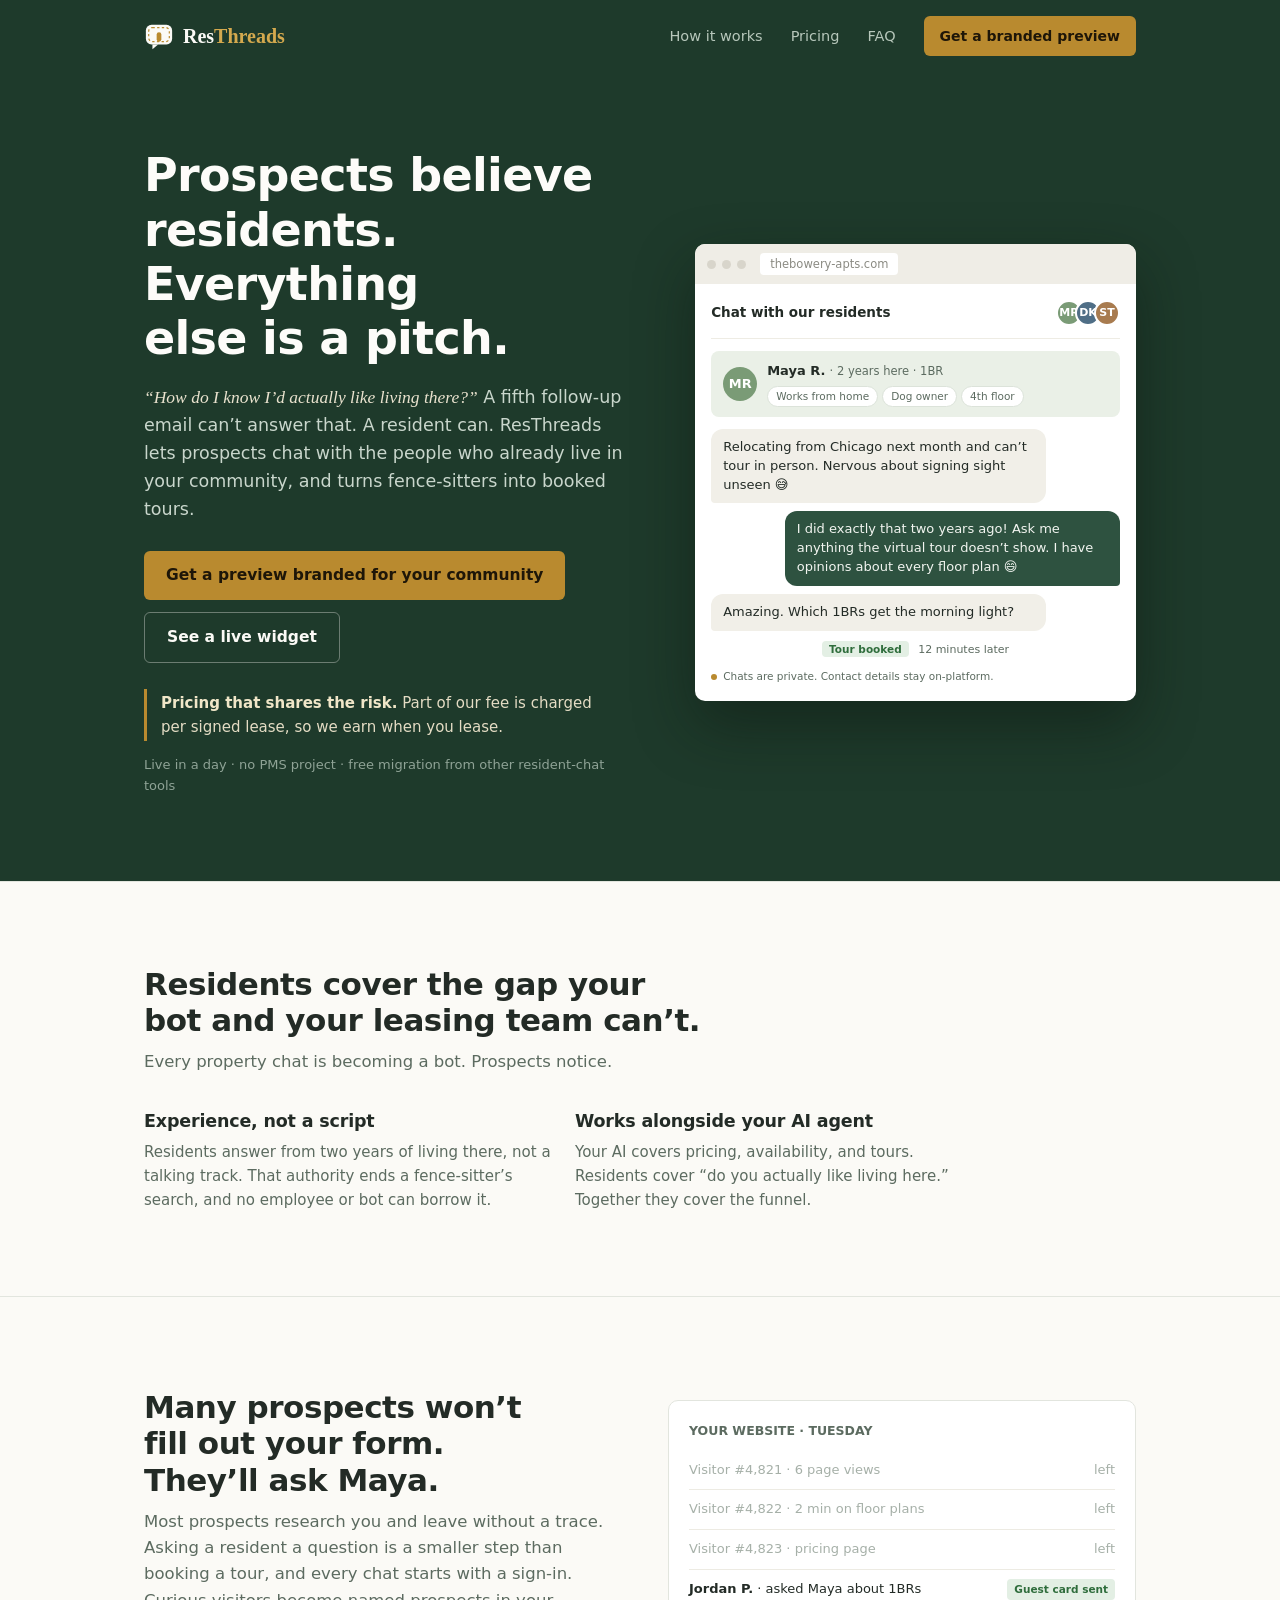
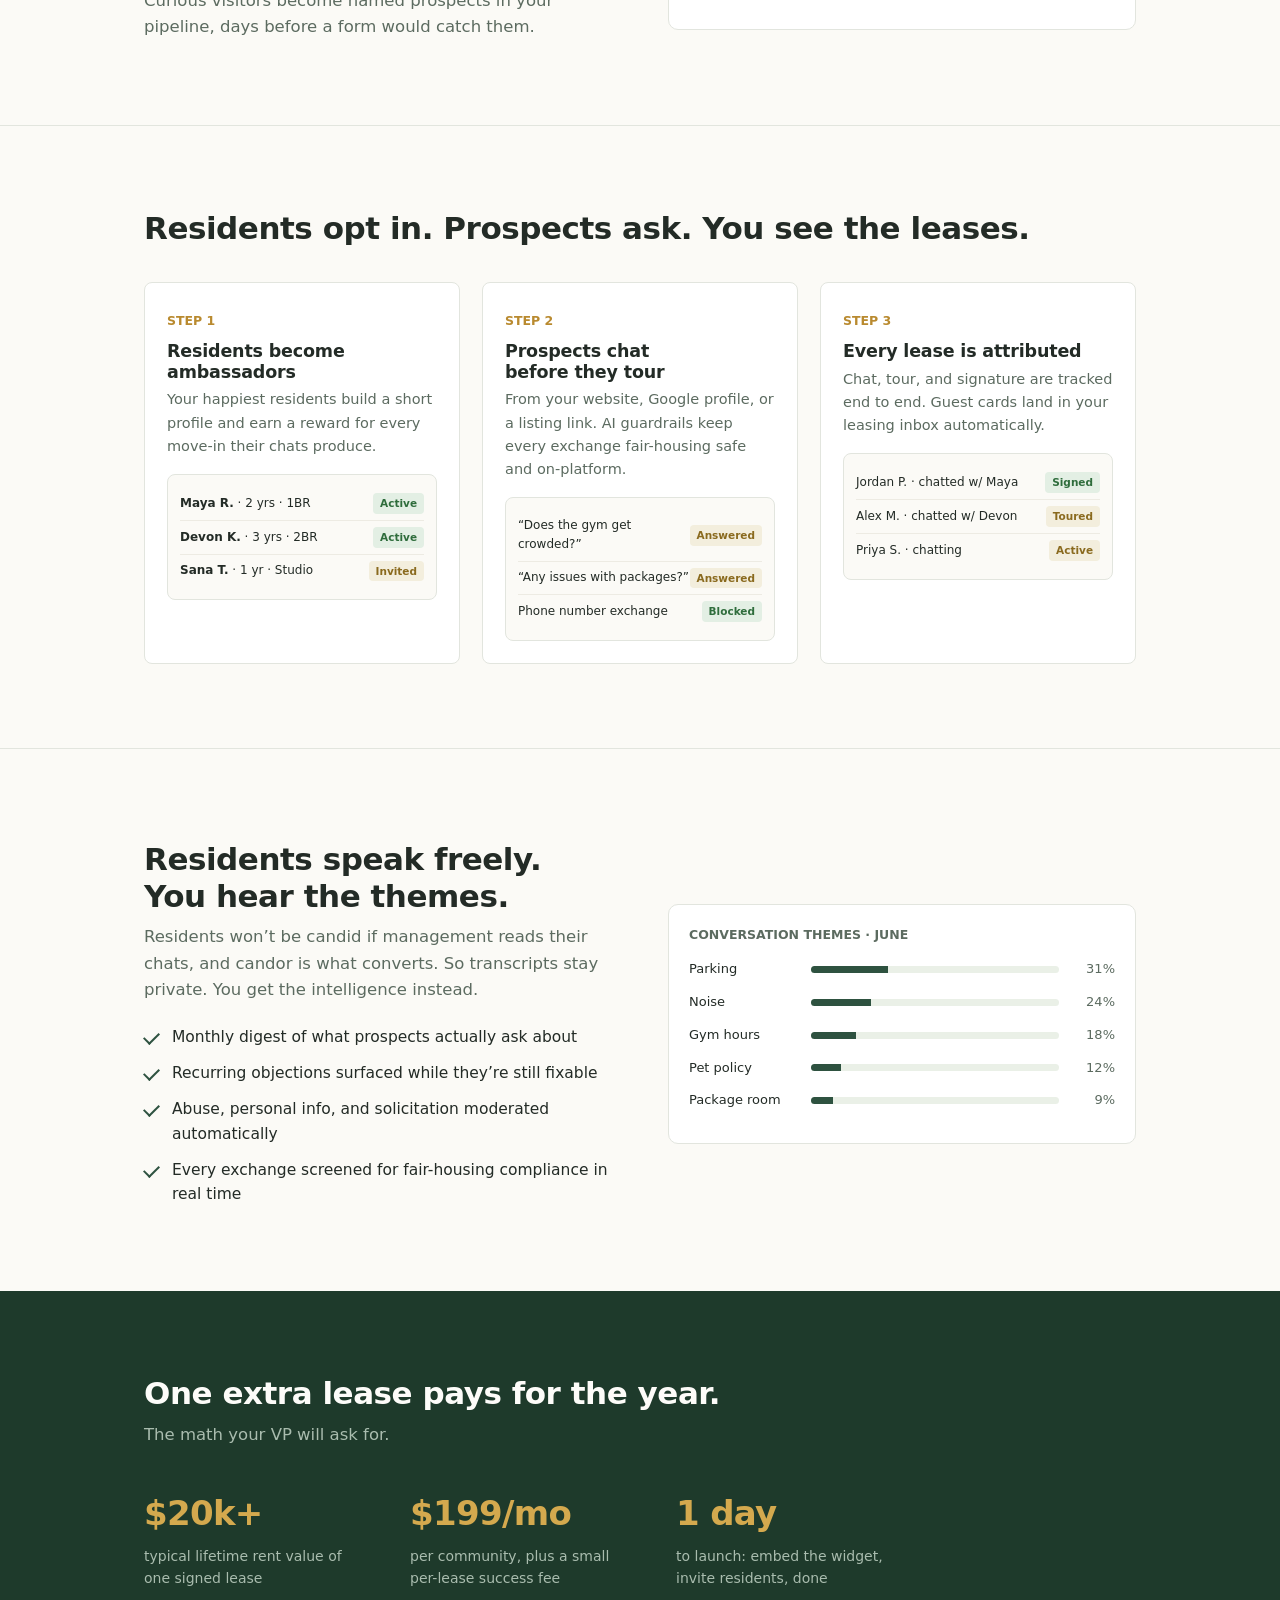
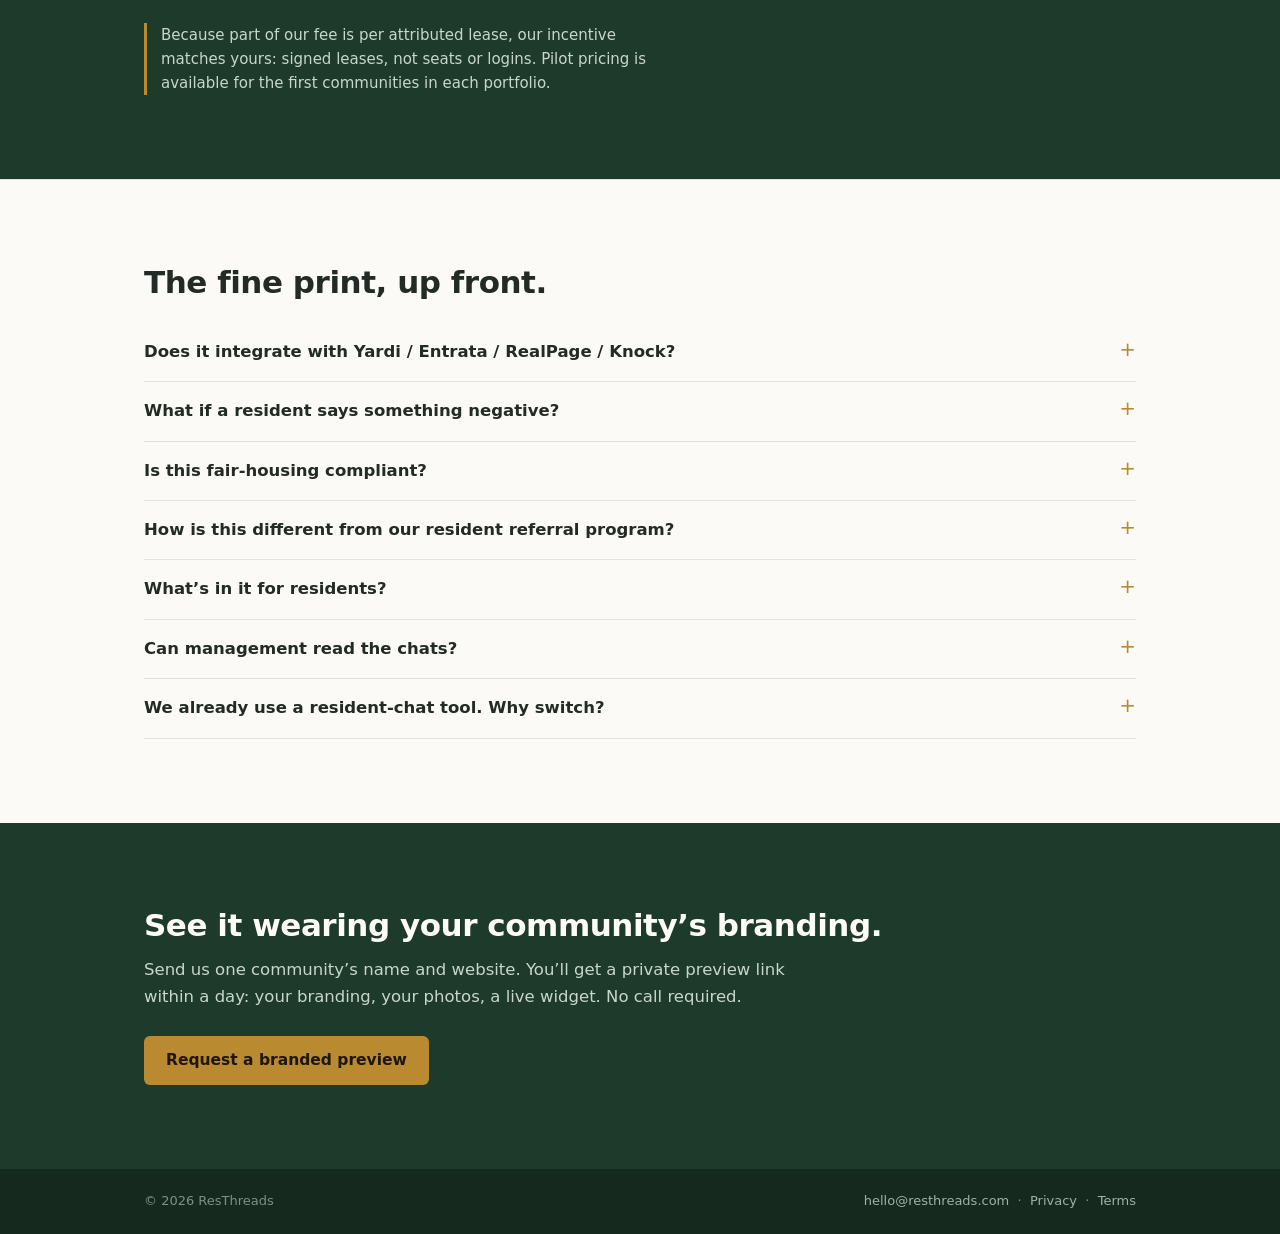
==== index.html @ f00885ce "ResThreads site: landing, demo (The Bowery), privacy, terms" ====
<!doctype html>
<html lang="en">
<head>
<meta charset="utf-8">
<meta name="viewport" content="width=device-width, initial-scale=1">
<title>ResThreads — Prospects chat with real residents. You sign more leases.</title>
<meta name="description" content="ResThreads lets prospective renters chat with residents who actually live in your community. Every conversation is attributed to the lease it signs.">
<link rel="icon" href="data:image/svg+xml,%3Csvg xmlns='http://www.w3.org/2000/svg' viewBox='0 0 64 64'%3E%3Crect x='4' y='8' width='56' height='42' rx='12' fill='%231E3A2B'/%3E%3Cpath d='M18 50 L18 60 L30 50 Z' fill='%231E3A2B'/%3E%3Crect x='10' y='14' width='44' height='30' rx='8' fill='none' stroke='%23B98A2F' stroke-width='2.5' stroke-dasharray='5 5'/%3E%3Crect x='27' y='24' width='10' height='20' rx='5' fill='%23B98A2F'/%3E%3C/svg%3E">
</head>
<body>
<style>
  :root{
    --spruce:#1E3A2B; --spruce-deep:#16291F; --spruce-mid:#2E5240;
    --brass:#B98A2F; --brass-bright:#D4A94E;
    --paper:#FBFAF6; --sage:#EAF0E7; --line:#E2E5DE;
    --ink:#232B26; --muted:#5C6B60; --card:#FFFFFF;
    --serif:"Iowan Old Style","Palatino Linotype",Palatino,Georgia,serif;
    --sans:system-ui,-apple-system,"Segoe UI",Roboto,Helvetica,Arial,sans-serif;
  }
  *{margin:0;padding:0;box-sizing:border-box}
  html{scroll-behavior:smooth}
  body{background:var(--paper);color:var(--ink);font-family:var(--sans);font-size:16.5px;line-height:1.6}
  .wrap{max-width:1040px;margin:0 auto;padding:0 24px}
  h1,h2,h3{font-weight:700;letter-spacing:-0.015em;line-height:1.18;text-wrap:balance}
  h2{font-size:clamp(24px,3vw,31px)}
  h3{font-size:17.5px;letter-spacing:-0.01em}
  p{max-width:62ch}
  a.btn{display:inline-block;font-weight:600;font-size:15.5px;padding:12px 22px;border-radius:6px;text-decoration:none}
  .btn-primary{background:var(--brass);color:#1E1608}
  .btn-primary:hover{background:var(--brass-bright)}
  .btn-quiet{color:var(--paper);border:1px solid rgba(251,250,246,.35)}
  .btn-quiet:hover{border-color:rgba(251,250,246,.7)}
  a.btn:focus-visible{outline:3px solid var(--brass-bright);outline-offset:2px}
  section{padding:84px 0;border-top:1px solid var(--line)}
  .sub{color:var(--muted);margin-top:10px}

  /* nav */
  .nav{background:var(--spruce);padding:16px 0}
  .nav .wrap{display:flex;align-items:center;gap:28px}
  .logo{display:flex;align-items:center;gap:9px;color:var(--paper);text-decoration:none;margin-right:auto}
  .logo b{font-family:var(--serif);font-size:20px;font-weight:600}
  .logo b span{color:var(--brass-bright)}
  .nav a.nlink{color:#B7C7BB;text-decoration:none;font-size:14.5px}
  .nav a.nlink:hover{color:var(--paper)}
  .nav .btn{padding:9px 16px;font-size:14px}

  /* hero */
  .hero{background:var(--spruce);color:var(--paper);padding:76px 0 84px}
  .hero .wrap{display:grid;grid-template-columns:1.05fr .95fr;gap:64px;align-items:center}
  .hero h1{font-size:clamp(32px,4.2vw,46px);color:#FDFCF9}
  .hero .lede{color:#C9D6CC;font-size:17.5px;margin-top:18px;max-width:30em}
  .hero .lede q{font-family:var(--serif);font-style:italic;color:#E9E2CE;quotes:"\201C" "\201D"}
  .hero .ctas{display:flex;flex-wrap:wrap;gap:12px;margin-top:28px}
  .deal{margin-top:26px;border-left:3px solid var(--brass);padding:2px 0 2px 14px;font-size:15px;color:#E4DCC4;max-width:30em}
  .deal strong{color:#F0E6C8;font-weight:600}
  .tick{margin-top:14px;font-size:13px;color:#8FA396}

  /* product mock — replaced by real screenshots as they land */
  .mock{background:#FFFFFF;border-radius:10px;overflow:hidden;box-shadow:0 24px 60px rgba(10,20,14,.45);font-size:13px;color:var(--ink)}
  .mock-bar{display:flex;align-items:center;gap:6px;background:#EFEDE6;padding:9px 12px;font-size:11.5px;color:#8B8B83}
  .mock-bar i{width:9px;height:9px;border-radius:50%;background:#D8D5CB;display:inline-block}
  .mock-bar .url{margin-left:8px;background:#FFFFFF;border-radius:4px;padding:2px 10px}
  .mock-body{padding:16px}
  .mock-head{display:flex;align-items:center;justify-content:space-between;padding-bottom:12px;border-bottom:1px solid #EEECE4;margin-bottom:12px}
  .mock-head b{font-size:13.5px}
  .avset{display:flex}
  .av{width:26px;height:26px;border-radius:50%;display:flex;align-items:center;justify-content:center;color:#fff;font-size:11px;font-weight:600;border:2px solid #fff}
  .avset .av{margin-left:-7px}
  .res{display:flex;gap:10px;align-items:center;background:var(--sage);border-radius:8px;padding:10px 12px;margin-bottom:12px}
  .res .av{width:34px;height:34px;font-size:13px;border:0}
  .res .nm{font-weight:600;font-size:13px}
  .res .meta{color:var(--muted);font-size:11.5px}
  .chip{display:inline-block;background:#fff;border:1px solid #DCE3DA;border-radius:99px;padding:1px 8px;font-size:10.5px;color:var(--muted);margin:4px 4px 0 0}
  .bub{max-width:82%;padding:9px 12px;border-radius:12px;margin-bottom:8px;line-height:1.45}
  .bub.in{background:#F1EFE8;border-bottom-left-radius:4px}
  .bub.out{background:var(--spruce-mid);color:#F2F5F0;margin-left:auto;border-bottom-right-radius:4px}
  .evt{text-align:center;font-size:11px;color:var(--muted);margin:10px 0 2px}
  .evt .tag{margin-right:6px}
  .guard{display:flex;align-items:center;gap:6px;font-size:10.5px;color:var(--muted);margin-top:10px}
  .guard i{width:6px;height:6px;border-radius:50%;background:var(--brass);display:inline-block}

  /* card rows */
  .cols{display:grid;grid-template-columns:repeat(3,1fr);gap:22px;margin-top:36px}
  .cols.two{grid-template-columns:repeat(2,1fr);max-width:840px}
  .col h3{margin-bottom:8px}
  .col p{font-size:15px;color:var(--muted)}

  /* anonymous-traffic ledger */
  .ledger{background:var(--card);border:1px solid var(--line);border-radius:10px;padding:20px;font-size:13px}
  .ledger h4{font-size:12.5px;color:var(--muted);font-weight:600;margin-bottom:10px}
  .lrow{display:flex;justify-content:space-between;align-items:center;gap:12px;padding:9px 0;border-bottom:1px solid #EDEBE3}
  .lrow:last-child{border-bottom:0}
  .lrow.dim{color:#A6B0A8}

  /* steps */
  .steps{display:grid;grid-template-columns:repeat(3,1fr);gap:22px;margin-top:36px}
  .step{background:var(--card);border:1px solid var(--line);border-radius:8px;padding:22px}
  .step .k{font-size:12.5px;font-weight:600;color:var(--brass);margin-bottom:10px}
  .step p{font-size:14.5px;color:var(--muted);margin-top:6px}
  .step .mini{margin-top:16px;background:var(--paper);border:1px solid var(--line);border-radius:8px;padding:12px;font-size:12px}
  .mini .row{display:flex;justify-content:space-between;align-items:center;padding:6px 0;border-bottom:1px solid #EDEBE3}
  .mini .row:last-child{border-bottom:0}
  .tag{font-size:10.5px;font-weight:600;border-radius:4px;padding:2px 7px}
  .tag.ok{background:#E3EFE4;color:#2F6D3C}
  .tag.mid{background:#F3EEDD;color:#8A6A1E}

  /* privacy */
  .twoup{display:grid;grid-template-columns:1fr 1fr;gap:56px;align-items:center;margin-top:8px}
  ul.checks{list-style:none;margin-top:22px;display:flex;flex-direction:column;gap:11px}
  ul.checks li{padding-left:28px;position:relative;font-size:15.5px}
  ul.checks li::before{content:"";position:absolute;left:0;top:7px;width:13px;height:7px;
    border-left:2.5px solid var(--spruce-mid);border-bottom:2.5px solid var(--spruce-mid);transform:rotate(-45deg)}
  .digest{background:var(--card);border:1px solid var(--line);border-radius:10px;padding:20px;font-size:13px}
  .digest h4{font-size:12.5px;color:var(--muted);font-weight:600;margin-bottom:14px}
  .digest .drow{display:grid;grid-template-columns:110px 1fr 44px;gap:12px;align-items:center;margin-bottom:12px}
  .digest .bar{height:7px;border-radius:99px;background:var(--sage);overflow:hidden}
  .digest .bar i{display:block;height:100%;background:var(--spruce-mid)}
  .digest .pct{text-align:right;font-variant-numeric:tabular-nums;color:var(--muted)}

  /* pricing band */
  .price{background:var(--spruce);color:var(--paper);border-top:0}
  .price h2{color:#FDFCF9}
  .price .sub{color:#A9BCAE}
  .figures{display:flex;gap:56px;flex-wrap:wrap;margin-top:38px}
  .fig strong{display:block;font-size:34px;font-weight:700;letter-spacing:-0.02em;color:var(--brass-bright);font-variant-numeric:tabular-nums}
  .fig span{font-size:14px;color:#A9BCAE;display:block;max-width:15em;margin-top:4px}
  .price .note{margin-top:34px;font-size:15px;color:#C9D6CC;border-left:3px solid var(--brass);padding-left:14px;max-width:34em}

  /* faq */
  .faq details{border-bottom:1px solid var(--line);padding:16px 0}
  .faq summary{font-weight:600;font-size:16.5px;cursor:pointer;list-style:none;display:flex;justify-content:space-between;gap:16px}
  .faq summary::after{content:"+";color:var(--brass);font-size:20px;line-height:1;font-weight:400}
  .faq details[open] summary::after{content:"–"}
  .faq details p{margin-top:10px;color:var(--muted);font-size:15px;max-width:60em}

  /* final */
  .final{background:var(--spruce);color:var(--paper);border-top:0}
  .final h2{color:#FDFCF9}
  .final p{color:#C9D6CC;margin:14px 0 26px}
  footer{background:var(--spruce-deep);color:#7E9184;font-size:13px;padding:22px 0}
  footer .wrap{display:flex;justify-content:space-between;flex-wrap:wrap;gap:10px}
  footer a{color:#9FB3A4;text-decoration:none}

  @media (max-width:860px){
    .hero .wrap,.twoup{grid-template-columns:1fr}
    .cols,.cols.two,.steps{grid-template-columns:1fr}
    section{padding:60px 0}
    .figures{gap:32px}
    .nav a.nlink{display:none}
  }
</style>

<nav class="nav">
  <div class="wrap">
    <a class="logo" href="/" aria-label="ResThreads home">
      <svg width="30" height="30" viewBox="0 0 64 64" aria-hidden="true">
        <rect x="4" y="8" width="56" height="42" rx="12" fill="#FBFAF6"/>
        <path d="M18 50 L18 60 L30 50 Z" fill="#FBFAF6"/>
        <rect x="10" y="14" width="44" height="30" rx="8" fill="none" stroke="#B98A2F" stroke-width="2.5" stroke-dasharray="5 5"/>
        <rect x="27" y="24" width="10" height="20" rx="5" fill="#B98A2F"/>
      </svg>
      <b>Res<span>Threads</span></b>
    </a>
    <a class="nlink" href="#how">How it works</a>
    <a class="nlink" href="#pricing">Pricing</a>
    <a class="nlink" href="#faq">FAQ</a>
    <a class="btn btn-primary" href="#preview">Get a branded preview</a>
  </div>
</nav>

<div class="hero">
  <div class="wrap">
    <div>
      <h1>Prospects believe residents. Everything else is a pitch.</h1>
      <p class="lede"><q>How do I know I&rsquo;d actually like living there?</q> A fifth follow-up email can&rsquo;t answer that. A resident can. ResThreads lets prospects chat with the people who already live in your community, and turns fence-sitters into booked tours.</p>
      <div class="ctas">
        <a class="btn btn-primary" href="#preview">Get a preview branded for your community</a>
        <a class="btn btn-quiet" href="/demo">See a live widget</a>
      </div>
      <p class="deal"><strong>Pricing that shares the risk.</strong> Part of our fee is charged per signed lease, so we earn when you lease.</p>
      <p class="tick">Live in a day &middot; no PMS project &middot; free migration from other resident-chat tools</p>
    </div>

    <!-- Product mock. Swap for a real widget screenshot when available (see docs/spinoff-landing-assets.md, shot 1).
         NOTE: the traffic section headline references "Maya" — keep a resident named Maya in this mock/screenshot or update that headline. -->
    <div class="mock" aria-label="Preview of the ResThreads widget on a community website">
      <div class="mock-bar"><i></i><i></i><i></i><span class="url">thebowery-apts.com</span></div>
      <div class="mock-body">
        <div class="mock-head">
          <b>Chat with our residents</b>
          <span class="avset">
            <span class="av" style="background:#7A9B76">MR</span>
            <span class="av" style="background:#4F6E86">DK</span>
            <span class="av" style="background:#A87B4F">ST</span>
          </span>
        </div>
        <div class="res">
          <span class="av" style="background:#7A9B76">MR</span>
          <span>
            <span class="nm">Maya R.</span> <span class="meta">&middot; 2 years here &middot; 1BR</span><br>
            <span class="chip">Works from home</span><span class="chip">Dog owner</span><span class="chip">4th floor</span>
          </span>
        </div>
        <div class="bub in">Relocating from Chicago next month and can&rsquo;t tour in person. Nervous about signing sight unseen &#128517;</div>
        <div class="bub out">I did exactly that two years ago! Ask me anything the virtual tour doesn&rsquo;t show. I have opinions about every floor plan &#128516;</div>
        <div class="bub in">Amazing. Which 1BRs get the morning light?</div>
        <div class="evt"><span class="tag ok">Tour booked</span> 12 minutes later</div>
        <div class="guard"><i></i>Chats are private. Contact details stay on-platform.</div>
      </div>
    </div>
  </div>
</div>

<section>
  <div class="wrap">
    <h2>Residents cover the gap your bot and your leasing team can&rsquo;t.</h2>
    <p class="sub">Every property chat is becoming a bot. Prospects notice.</p>
    <div class="cols two">
      <div class="col">
        <h3>Experience, not a script</h3>
        <p>Residents answer from two years of living there, not a talking track. That authority ends a fence-sitter&rsquo;s search, and no employee or bot can borrow it.</p>
      </div>
      <div class="col">
        <h3>Works alongside your AI agent</h3>
        <p>Your AI covers pricing, availability, and tours. Residents cover &ldquo;do you actually like living here.&rdquo; Together they cover the funnel.</p>
      </div>
    </div>
  </div>
</section>

<section>
  <div class="wrap twoup">
    <div>
      <h2>Many prospects won&rsquo;t fill out your form. They&rsquo;ll ask Maya.</h2>
      <p class="sub">Most prospects research you and leave without a trace. Asking a resident a question is a smaller step than booking a tour, and every chat starts with a sign-in. Curious visitors become named prospects in your pipeline, days before a form would catch them.</p>
    </div>
    <div class="ledger" aria-label="Example of anonymous visitors compared with a named chat prospect">
      <h4>YOUR WEBSITE &middot; TUESDAY</h4>
      <div class="lrow dim"><span>Visitor #4,821 &middot; 6 page views</span><span>left</span></div>
      <div class="lrow dim"><span>Visitor #4,822 &middot; 2 min on floor plans</span><span>left</span></div>
      <div class="lrow dim"><span>Visitor #4,823 &middot; pricing page</span><span>left</span></div>
      <div class="lrow"><span><b>Jordan P.</b> &middot; asked Maya about 1BRs</span><span class="tag ok">Guest card sent</span></div>
    </div>
  </div>
</section>

<section id="how">
  <div class="wrap">
    <h2>Residents opt in. Prospects ask. You see the leases.</h2>
    <div class="steps">
      <div class="step">
        <p class="k">STEP 1</p>
        <h3>Residents become ambassadors</h3>
        <p>Your happiest residents build a short profile and earn a reward for every move-in their chats produce.</p>
        <div class="mini">
          <div class="row"><span><b>Maya R.</b> &middot; 2 yrs &middot; 1BR</span><span class="tag ok">Active</span></div>
          <div class="row"><span><b>Devon K.</b> &middot; 3 yrs &middot; 2BR</span><span class="tag ok">Active</span></div>
          <div class="row"><span><b>Sana T.</b> &middot; 1 yr &middot; Studio</span><span class="tag mid">Invited</span></div>
        </div>
      </div>
      <div class="step">
        <p class="k">STEP 2</p>
        <h3>Prospects chat before they tour</h3>
        <p>From your website, Google profile, or a listing link. AI guardrails keep every exchange fair-housing safe and on-platform.</p>
        <div class="mini">
          <div class="row"><span>&ldquo;Does the gym get crowded?&rdquo;</span><span class="tag mid">Answered</span></div>
          <div class="row"><span>&ldquo;Any issues with packages?&rdquo;</span><span class="tag mid">Answered</span></div>
          <div class="row"><span>Phone number exchange</span><span class="tag ok">Blocked</span></div>
        </div>
      </div>
      <div class="step">
        <p class="k">STEP 3</p>
        <h3>Every lease is attributed</h3>
        <p>Chat, tour, and signature are tracked end to end. Guest cards land in your leasing inbox automatically.</p>
        <div class="mini">
          <div class="row"><span>Jordan P. &middot; chatted w/ Maya</span><span class="tag ok">Signed</span></div>
          <div class="row"><span>Alex M. &middot; chatted w/ Devon</span><span class="tag mid">Toured</span></div>
          <div class="row"><span>Priya S. &middot; chatting</span><span class="tag mid">Active</span></div>
        </div>
      </div>
    </div>
  </div>
</section>

<section>
  <div class="wrap twoup">
    <div>
      <h2>Residents speak freely. You hear the themes.</h2>
      <p class="sub">Residents won&rsquo;t be candid if management reads their chats, and candor is what converts. So transcripts stay private. You get the intelligence instead.</p>
      <ul class="checks">
        <li>Monthly digest of what prospects actually ask about</li>
        <li>Recurring objections surfaced while they&rsquo;re still fixable</li>
        <li>Abuse, personal info, and solicitation moderated automatically</li>
        <li>Every exchange screened for fair-housing compliance in real time</li>
      </ul>
    </div>
    <!-- Swap for a real insights-digest screenshot when available (shot 5). -->
    <div class="digest" aria-label="Example of the monthly conversation themes digest">
      <h4>CONVERSATION THEMES &middot; JUNE</h4>
      <div class="drow"><span>Parking</span><div class="bar"><i style="width:31%"></i></div><span class="pct">31%</span></div>
      <div class="drow"><span>Noise</span><div class="bar"><i style="width:24%"></i></div><span class="pct">24%</span></div>
      <div class="drow"><span>Gym hours</span><div class="bar"><i style="width:18%"></i></div><span class="pct">18%</span></div>
      <div class="drow"><span>Pet policy</span><div class="bar"><i style="width:12%"></i></div><span class="pct">12%</span></div>
      <div class="drow"><span>Package room</span><div class="bar"><i style="width:9%"></i></div><span class="pct">9%</span></div>
    </div>
  </div>
</section>

<section class="price" id="pricing">
  <div class="wrap">
    <h2>One extra lease pays for the year.</h2>
    <p class="sub">The math your VP will ask for.</p>
    <div class="figures">
      <div class="fig"><strong>$20k+</strong><span>typical lifetime rent value of one signed lease</span></div>
      <div class="fig"><strong>$199/mo</strong><span>per community, plus a small per-lease success fee</span></div>
      <div class="fig"><strong>1 day</strong><span>to launch: embed the widget, invite residents, done</span></div>
    </div>
    <p class="note">Because part of our fee is per attributed lease, our incentive matches yours: signed leases, not seats or logins. Pilot pricing is available for the first communities in each portfolio.</p>
  </div>
</section>

<section class="faq" id="faq">
  <div class="wrap">
    <h2 style="margin-bottom:22px">The fine print, up front.</h2>
    <details>
      <summary>Does it integrate with Yardi / Entrata / RealPage / Knock?</summary>
      <p>Leads arrive as standard guest cards emailed to each community&rsquo;s leasing inbox, which every major CRM already ingests. Launch takes a day, not an IT project. Direct API integrations are on the roadmap as we join each vendor&rsquo;s partner program.</p>
    </details>
    <details>
      <summary>What if a resident says something negative?</summary>
      <p>Occasionally they will. That honesty is why prospects trust the channel enough to lease. We moderate abuse, personal info, and solicitation, never opinions. If a community has a real problem, you hear about it first through the themes digest, where it&rsquo;s fixable intel rather than a public review.</p>
    </details>
    <details>
      <summary>Is this fair-housing compliant?</summary>
      <p>Every conversation is screened for steering and protected-class language in real time, and residents get a short fair-housing briefing before their first chat. That&rsquo;s more oversight than informal &ldquo;ask a current resident&rdquo; interactions have ever had.</p>
    </details>
    <details>
      <summary>How is this different from our resident referral program?</summary>
      <p>A referral program pays residents to mine their own network. Worthwhile, but supply-limited: it only reaches people your residents happen to know. ResThreads points the same resident credibility at the traffic you already pay for, so it scales with your marketing instead of your residents&rsquo; contact lists. Most communities run both.</p>
    </details>
    <details>
      <summary>What&rsquo;s in it for residents?</summary>
      <p>A reward for every move-in their conversations produce. You set the amount, and most communities mirror their existing referral bonus. Recognition matters too: residents who represent their community tend to re-commit to it.</p>
    </details>
    <details>
      <summary>Can management read the chats?</summary>
      <p>No. Residents are candid because the conversations are private. You receive anonymized themes and full lease attribution instead, which is the part you can act on.</p>
    </details>
    <details>
      <summary>We already use a resident-chat tool. Why switch?</summary>
      <p>Migration is free and takes a day. You get per-lease pricing, attribution your VP can audit, and AI insights included, from a team focused only on this product.</p>
    </details>
  </div>
</section>

<section class="final" id="preview">
  <div class="wrap">
    <h2>See it wearing your community&rsquo;s branding.</h2>
    <p>Send us one community&rsquo;s name and website. You&rsquo;ll get a private preview link within a day: your branding, your photos, a live widget. No call required.</p>
    <a class="btn btn-primary" href="mailto:hello@resthreads.com?subject=Branded%20preview%20request">Request a branded preview</a>
  </div>
</section>

<footer>
  <div class="wrap">
    <span>&copy; 2026 ResThreads</span>
    <span><a href="mailto:hello@resthreads.com">hello@resthreads.com</a> &nbsp;&middot;&nbsp; <a href="/privacy">Privacy</a> &nbsp;&middot;&nbsp; <a href="/terms">Terms</a></span>
  </div>
</footer>
</body>
</html>
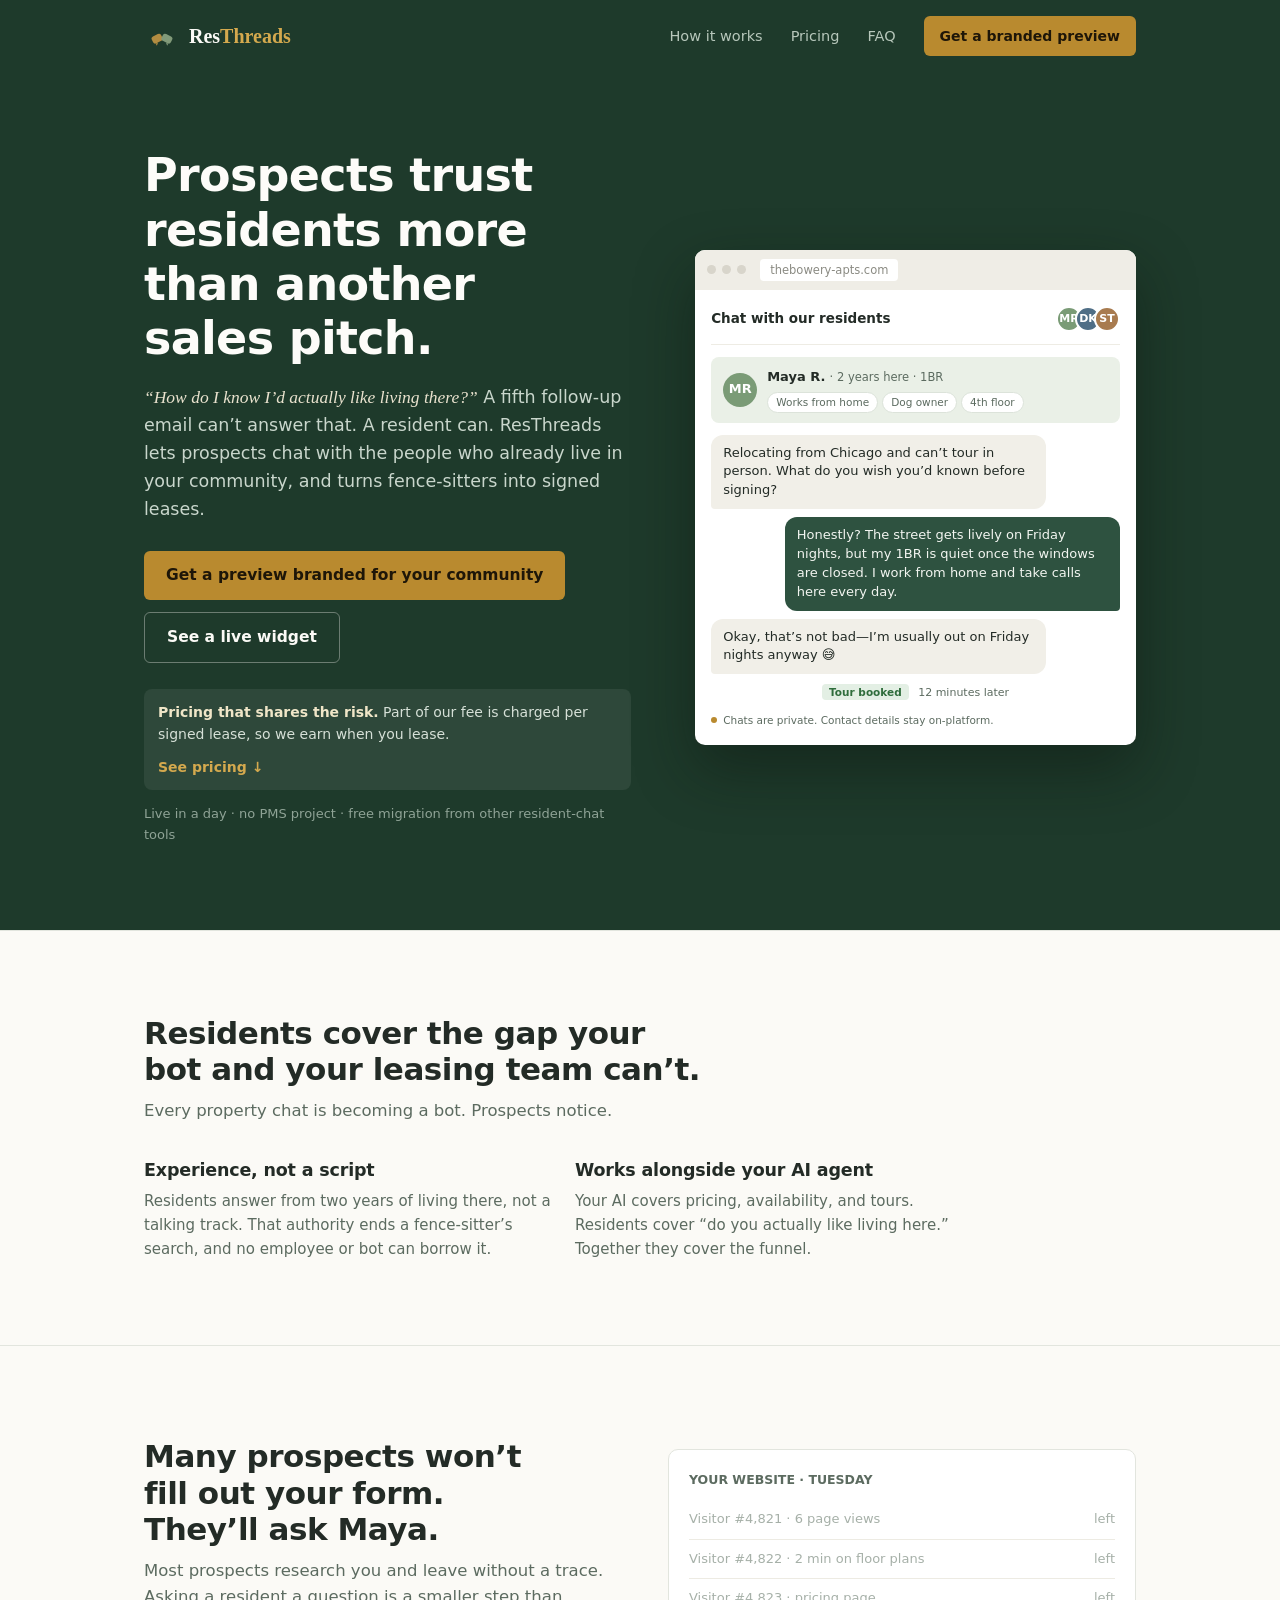
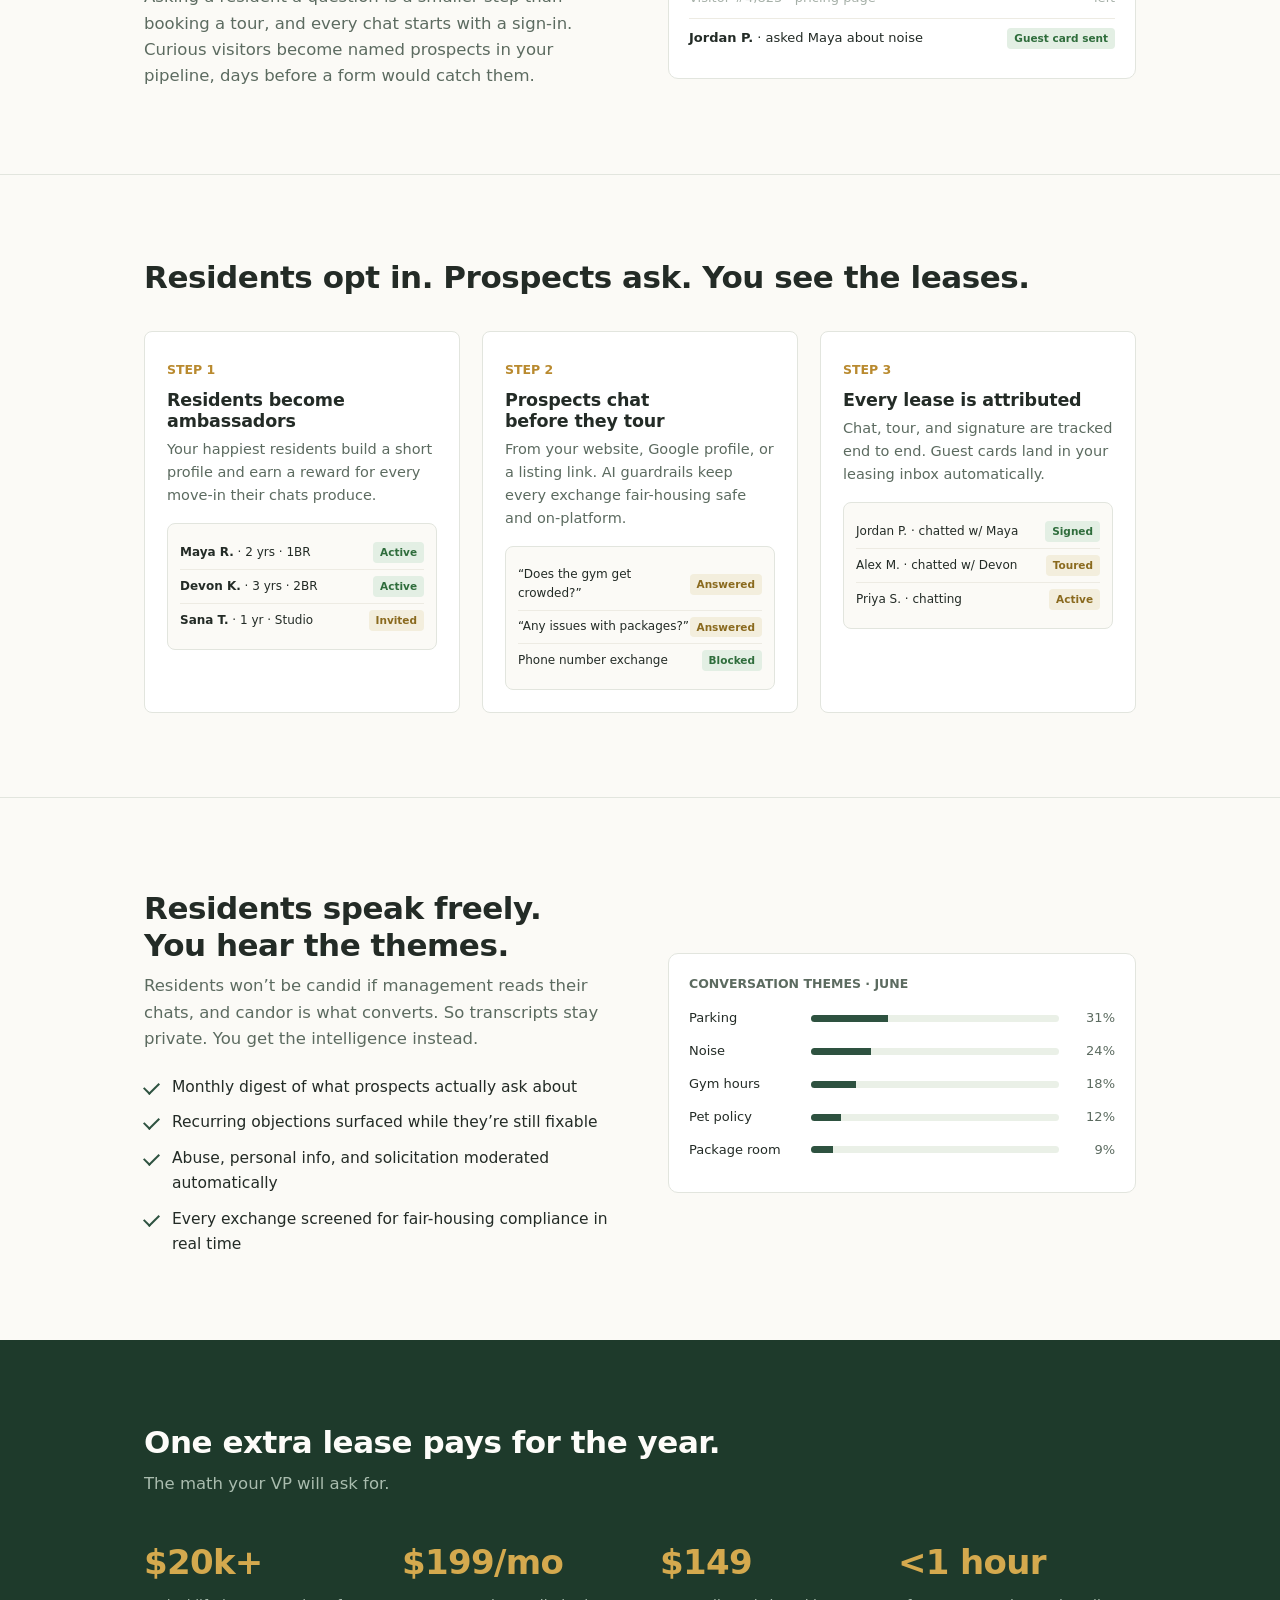
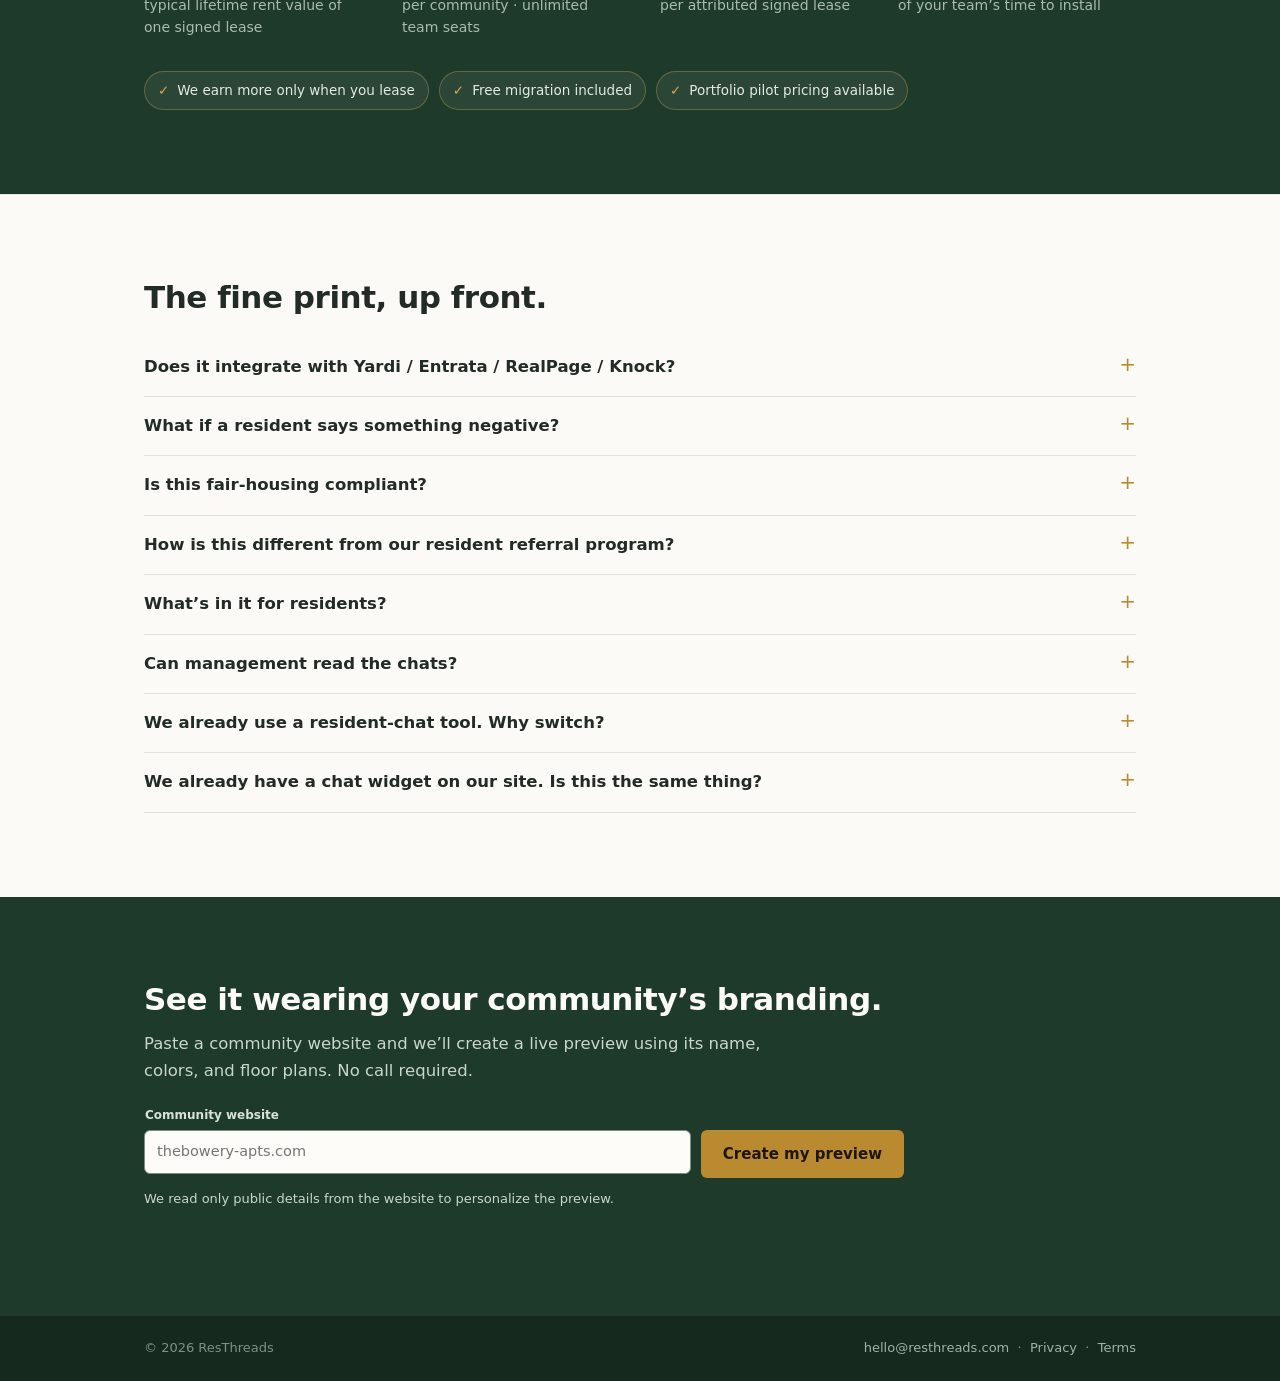
==== commit 60a97dfe: "feat: add branded preview experience and refresh site" ====
--- a/index.html
+++ b/index.html
@@ -5,7 +5,7 @@
 <meta name="viewport" content="width=device-width, initial-scale=1">
 <title>ResThreads — Prospects chat with real residents. You sign more leases.</title>
 <meta name="description" content="ResThreads lets prospective renters chat with residents who actually live in your community. Every conversation is attributed to the lease it signs.">
-<link rel="icon" href="data:image/svg+xml,%3Csvg xmlns='http://www.w3.org/2000/svg' viewBox='0 0 64 64'%3E%3Crect x='4' y='8' width='56' height='42' rx='12' fill='%231E3A2B'/%3E%3Cpath d='M18 50 L18 60 L30 50 Z' fill='%231E3A2B'/%3E%3Crect x='10' y='14' width='44' height='30' rx='8' fill='none' stroke='%23B98A2F' stroke-width='2.5' stroke-dasharray='5 5'/%3E%3Crect x='27' y='24' width='10' height='20' rx='5' fill='%23B98A2F'/%3E%3C/svg%3E">
+<link rel="icon" href="/assets/resthreads-icon-dark.svg" type="image/svg+xml">
 </head>
 <body>
 <style>
@@ -25,12 +25,12 @@
   h2{font-size:clamp(24px,3vw,31px)}
   h3{font-size:17.5px;letter-spacing:-0.01em}
   p{max-width:62ch}
-  a.btn{display:inline-block;font-weight:600;font-size:15.5px;padding:12px 22px;border-radius:6px;text-decoration:none}
+  .btn{display:inline-block;font-weight:600;font-size:15.5px;padding:12px 22px;border-radius:6px;text-decoration:none}
   .btn-primary{background:var(--brass);color:#1E1608}
   .btn-primary:hover{background:var(--brass-bright)}
   .btn-quiet{color:var(--paper);border:1px solid rgba(251,250,246,.35)}
   .btn-quiet:hover{border-color:rgba(251,250,246,.7)}
-  a.btn:focus-visible{outline:3px solid var(--brass-bright);outline-offset:2px}
+  .btn:focus-visible{outline:3px solid var(--brass-bright);outline-offset:2px}
   section{padding:84px 0;border-top:1px solid var(--line)}
   .sub{color:var(--muted);margin-top:10px}
 
@@ -38,6 +38,7 @@
   .nav{background:var(--spruce);padding:16px 0}
   .nav .wrap{display:flex;align-items:center;gap:28px}
   .logo{display:flex;align-items:center;gap:9px;color:var(--paper);text-decoration:none;margin-right:auto}
+  .logo-mark{display:block;width:36px;height:36px}
   .logo b{font-family:var(--serif);font-size:20px;font-weight:600}
   .logo b span{color:var(--brass-bright)}
   .nav a.nlink{color:#B7C7BB;text-decoration:none;font-size:14.5px}
@@ -51,8 +52,10 @@
   .hero .lede{color:#C9D6CC;font-size:17.5px;margin-top:18px;max-width:30em}
   .hero .lede q{font-family:var(--serif);font-style:italic;color:#E9E2CE;quotes:"\201C" "\201D"}
   .hero .ctas{display:flex;flex-wrap:wrap;gap:12px;margin-top:28px}
-  .deal{margin-top:26px;border-left:3px solid var(--brass);padding:2px 0 2px 14px;font-size:15px;color:#E4DCC4;max-width:30em}
+  .deal{display:flex;flex-wrap:wrap;align-items:center;justify-content:space-between;gap:10px 16px;margin-top:26px;padding:12px 14px;border-radius:8px;background:rgba(255,255,255,.07);font-size:14px;color:#D6E0D7;max-width:36em}
   .deal strong{color:#F0E6C8;font-weight:600}
+  .deal a{flex:0 0 auto;color:var(--brass-bright);font-weight:600;text-decoration:none;white-space:nowrap}
+  .deal a:hover{text-decoration:underline;text-underline-offset:3px}
   .tick{margin-top:14px;font-size:13px;color:#8FA396}
 
   /* product mock — replaced by real screenshots as they land */
@@ -121,10 +124,12 @@
   .price{background:var(--spruce);color:var(--paper);border-top:0}
   .price h2{color:#FDFCF9}
   .price .sub{color:#A9BCAE}
-  .figures{display:flex;gap:56px;flex-wrap:wrap;margin-top:38px}
+  .figures{display:flex;gap:48px;flex-wrap:wrap;margin-top:38px}
   .fig strong{display:block;font-size:34px;font-weight:700;letter-spacing:-0.02em;color:var(--brass-bright);font-variant-numeric:tabular-nums}
   .fig span{font-size:14px;color:#A9BCAE;display:block;max-width:15em;margin-top:4px}
-  .price .note{margin-top:34px;font-size:15px;color:#C9D6CC;border-left:3px solid var(--brass);padding-left:14px;max-width:34em}
+  .price-points{display:flex;flex-wrap:wrap;gap:10px;margin:32px 0 0;padding:0;list-style:none}
+  .price-points li{display:flex;align-items:center;gap:8px;border:1px solid rgba(212,169,78,.34);border-radius:99px;background:rgba(255,255,255,.06);color:#E4EADF;font-size:13.5px;padding:8px 13px}
+  .price-points li::before{content:"\2713";color:var(--brass-bright);font-weight:700}
 
   /* faq */
   .faq details{border-bottom:1px solid var(--line);padding:16px 0}
@@ -136,7 +141,16 @@
   /* final */
   .final{background:var(--spruce);color:var(--paper);border-top:0}
   .final h2{color:#FDFCF9}
-  .final p{color:#C9D6CC;margin:14px 0 26px}
+  .final p{color:#C9D6CC;margin:14px 0 22px}
+  .preview-form{display:grid;grid-template-columns:minmax(0,560px) auto;gap:10px;align-items:start;max-width:760px}
+  .preview-form label{display:block;color:#D8E2D9;font-size:12px;font-weight:600;margin:0 0 5px 1px}
+  .preview-form input{display:block;width:100%;border:1px solid #789080;border-radius:6px;background:#FDFCF9;color:var(--ink);font:inherit;font-size:14.5px;padding:11px 12px;line-height:1.35}
+  .preview-form input:focus{outline:3px solid rgba(212,169,78,.5);outline-offset:1px;border-color:var(--brass-bright)}
+  .preview-form .btn{border:0;cursor:pointer;white-space:nowrap;margin-top:24px;font:inherit;font-weight:600;font-size:15px}
+  .preview-form .btn[disabled]{cursor:wait;opacity:.75}
+  .preview-note{font-size:13px;color:#A9BCAE;margin-top:11px!important}
+  .preview-status{font-size:14px;min-height:1.6em;margin-top:11px!important;color:#F0E6C8!important}
+  .preview-status[hidden]{display:none}
   footer{background:var(--spruce-deep);color:#7E9184;font-size:13px;padding:22px 0}
   footer .wrap{display:flex;justify-content:space-between;flex-wrap:wrap;gap:10px}
   footer a{color:#9FB3A4;text-decoration:none}
@@ -147,18 +161,19 @@
     section{padding:60px 0}
     .figures{gap:32px}
     .nav a.nlink{display:none}
+    .preview-form{grid-template-columns:minmax(0,1fr) auto}
+    .preview-form .btn{margin-top:24px}
+  }
+  @media (max-width:560px){
+    .preview-form{grid-template-columns:1fr}
+    .preview-form .btn{margin-top:2px;justify-self:start}
   }
 </style>
 
 <nav class="nav">
   <div class="wrap">
     <a class="logo" href="/" aria-label="ResThreads home">
-      <svg width="30" height="30" viewBox="0 0 64 64" aria-hidden="true">
-        <rect x="4" y="8" width="56" height="42" rx="12" fill="#FBFAF6"/>
-        <path d="M18 50 L18 60 L30 50 Z" fill="#FBFAF6"/>
-        <rect x="10" y="14" width="44" height="30" rx="8" fill="none" stroke="#B98A2F" stroke-width="2.5" stroke-dasharray="5 5"/>
-        <rect x="27" y="24" width="10" height="20" rx="5" fill="#B98A2F"/>
-      </svg>
+      <img class="logo-mark" src="/assets/resthreads-mark-on-dark.svg" width="36" height="36" alt="" aria-hidden="true">
       <b>Res<span>Threads</span></b>
     </a>
     <a class="nlink" href="#how">How it works</a>
@@ -171,13 +186,16 @@
 <div class="hero">
   <div class="wrap">
     <div>
-      <h1>Prospects believe residents. Everything else is a pitch.</h1>
-      <p class="lede"><q>How do I know I&rsquo;d actually like living there?</q> A fifth follow-up email can&rsquo;t answer that. A resident can. ResThreads lets prospects chat with the people who already live in your community, and turns fence-sitters into booked tours.</p>
+      <h1>Prospects trust residents more than another sales pitch.</h1>
+      <p class="lede"><q>How do I know I&rsquo;d actually like living there?</q> A fifth follow-up email can&rsquo;t answer that. A resident can. ResThreads lets prospects chat with the people who already live in your community, and turns fence-sitters into signed leases.</p>
       <div class="ctas">
         <a class="btn btn-primary" href="#preview">Get a preview branded for your community</a>
-        <a class="btn btn-quiet" href="/demo">See a live widget</a>
-      </div>
-      <p class="deal"><strong>Pricing that shares the risk.</strong> Part of our fee is charged per signed lease, so we earn when you lease.</p>
+        <a class="btn btn-quiet" href="/choose/">See a live widget</a>
+      </div>
+      <div class="deal">
+        <span><strong>Pricing that shares the risk.</strong> Part of our fee is charged per signed lease, so we earn when you lease.</span>
+        <a href="#pricing">See pricing <span aria-hidden="true">&darr;</span></a>
+      </div>
       <p class="tick">Live in a day &middot; no PMS project &middot; free migration from other resident-chat tools</p>
     </div>
 
@@ -201,9 +219,9 @@
             <span class="chip">Works from home</span><span class="chip">Dog owner</span><span class="chip">4th floor</span>
           </span>
         </div>
-        <div class="bub in">Relocating from Chicago next month and can&rsquo;t tour in person. Nervous about signing sight unseen &#128517;</div>
-        <div class="bub out">I did exactly that two years ago! Ask me anything the virtual tour doesn&rsquo;t show. I have opinions about every floor plan &#128516;</div>
-        <div class="bub in">Amazing. Which 1BRs get the morning light?</div>
+        <div class="bub in">Relocating from Chicago and can&rsquo;t tour in person. What do you wish you&rsquo;d known before signing?</div>
+        <div class="bub out">Honestly? The street gets lively on Friday nights, but my 1BR is quiet once the windows are closed. I work from home and take calls here every day.</div>
+        <div class="bub in">Okay, that&rsquo;s not bad&mdash;I&rsquo;m usually out on Friday nights anyway &#128517;</div>
         <div class="evt"><span class="tag ok">Tour booked</span> 12 minutes later</div>
         <div class="guard"><i></i>Chats are private. Contact details stay on-platform.</div>
       </div>
@@ -239,7 +257,7 @@
       <div class="lrow dim"><span>Visitor #4,821 &middot; 6 page views</span><span>left</span></div>
       <div class="lrow dim"><span>Visitor #4,822 &middot; 2 min on floor plans</span><span>left</span></div>
       <div class="lrow dim"><span>Visitor #4,823 &middot; pricing page</span><span>left</span></div>
-      <div class="lrow"><span><b>Jordan P.</b> &middot; asked Maya about 1BRs</span><span class="tag ok">Guest card sent</span></div>
+      <div class="lrow"><span><b>Jordan P.</b> &middot; asked Maya about noise</span><span class="tag ok">Guest card sent</span></div>
     </div>
   </div>
 </section>
@@ -312,10 +330,15 @@
     <p class="sub">The math your VP will ask for.</p>
     <div class="figures">
       <div class="fig"><strong>$20k+</strong><span>typical lifetime rent value of one signed lease</span></div>
-      <div class="fig"><strong>$199/mo</strong><span>per community, plus a small per-lease success fee</span></div>
-      <div class="fig"><strong>1 day</strong><span>to launch: embed the widget, invite residents, done</span></div>
-    </div>
-    <p class="note">Because part of our fee is per attributed lease, our incentive matches yours: signed leases, not seats or logins. Pilot pricing is available for the first communities in each portfolio.</p>
+      <div class="fig"><strong>$199/mo</strong><span>per community &middot; unlimited team seats</span></div>
+      <div class="fig"><strong>$149</strong><span>per attributed signed lease</span></div>
+      <div class="fig"><strong>&lt;1 hour</strong><span>of your team&rsquo;s time to install</span></div>
+    </div>
+    <ul class="price-points" aria-label="Pricing highlights">
+      <li>We earn more only when you lease</li>
+      <li>Free migration included</li>
+      <li>Portfolio pilot pricing available</li>
+    </ul>
   </div>
 </section>
 
@@ -350,14 +373,26 @@
       <summary>We already use a resident-chat tool. Why switch?</summary>
       <p>Migration is free and takes a day. You get per-lease pricing, attribution your VP can audit, and AI insights included, from a team focused only on this product.</p>
     </details>
+    <details>
+      <summary>We already have a chat widget on our site. Is this the same thing?</summary>
+      <p>No. Most chat widgets connect prospects with your leasing team or an AI assistant. ResThreads connects them privately with verified residents, so they can hear what living at your community is really like. It can work alongside your existing leasing or support chat.</p>
+    </details>
   </div>
 </section>
 
 <section class="final" id="preview">
   <div class="wrap">
     <h2>See it wearing your community&rsquo;s branding.</h2>
-    <p>Send us one community&rsquo;s name and website. You&rsquo;ll get a private preview link within a day: your branding, your photos, a live widget. No call required.</p>
-    <a class="btn btn-primary" href="mailto:hello@resthreads.com?subject=Branded%20preview%20request">Request a branded preview</a>
+    <p>Paste a community website and we&rsquo;ll create a live preview using its name, colors, and floor plans. No call required.</p>
+    <form class="preview-form" id="preview-form">
+      <div>
+        <label for="site-url">Community website</label>
+        <input id="site-url" name="url" type="text" inputmode="url" autocomplete="url" required placeholder="thebowery-apts.com">
+      </div>
+      <button class="btn btn-primary" type="submit">Create my preview</button>
+    </form>
+    <p class="preview-note">We read only public details from the website to personalize the preview.</p>
+    <p class="preview-status" id="preview-status" aria-live="polite" hidden></p>
   </div>
 </section>
 
@@ -367,5 +402,43 @@
     <span><a href="mailto:hello@resthreads.com">hello@resthreads.com</a> &nbsp;&middot;&nbsp; <a href="/privacy">Privacy</a> &nbsp;&middot;&nbsp; <a href="/terms">Terms</a></span>
   </div>
 </footer>
+<script>
+  (() => {
+    const form = document.querySelector('#preview-form');
+    const status = document.querySelector('#preview-status');
+    const button = form.querySelector('button[type="submit"]');
+
+    form.addEventListener('submit', async (event) => {
+      event.preventDefault();
+      if (!form.reportValidity()) return;
+
+      const fields = new FormData(form);
+      const payload = Object.fromEntries(fields.entries());
+      const originalLabel = button.textContent;
+      button.disabled = true;
+      button.textContent = 'Creating your preview…';
+      status.hidden = false;
+      status.textContent = 'Pulling in your community’s brand details…';
+
+      try {
+        const response = await fetch('/api/preview', {
+          method: 'POST',
+          headers: { 'Content-Type': 'application/json' },
+          body: JSON.stringify(payload),
+        });
+        if (!response.ok) throw new Error('Preview request failed');
+        const result = await response.json();
+        if (!result.slug) throw new Error('Preview record was not created');
+        const query = new URLSearchParams({ slug: result.slug, name: result.preview?.name || 'your community' });
+        window.location.assign('/choose/?' + query.toString());
+      } catch (error) {
+        status.textContent = 'We couldn’t create that preview just yet. Please check the website address and try again.';
+        button.disabled = false;
+        button.textContent = originalLabel;
+      }
+    });
+
+  })();
+</script>
 </body>
 </html>
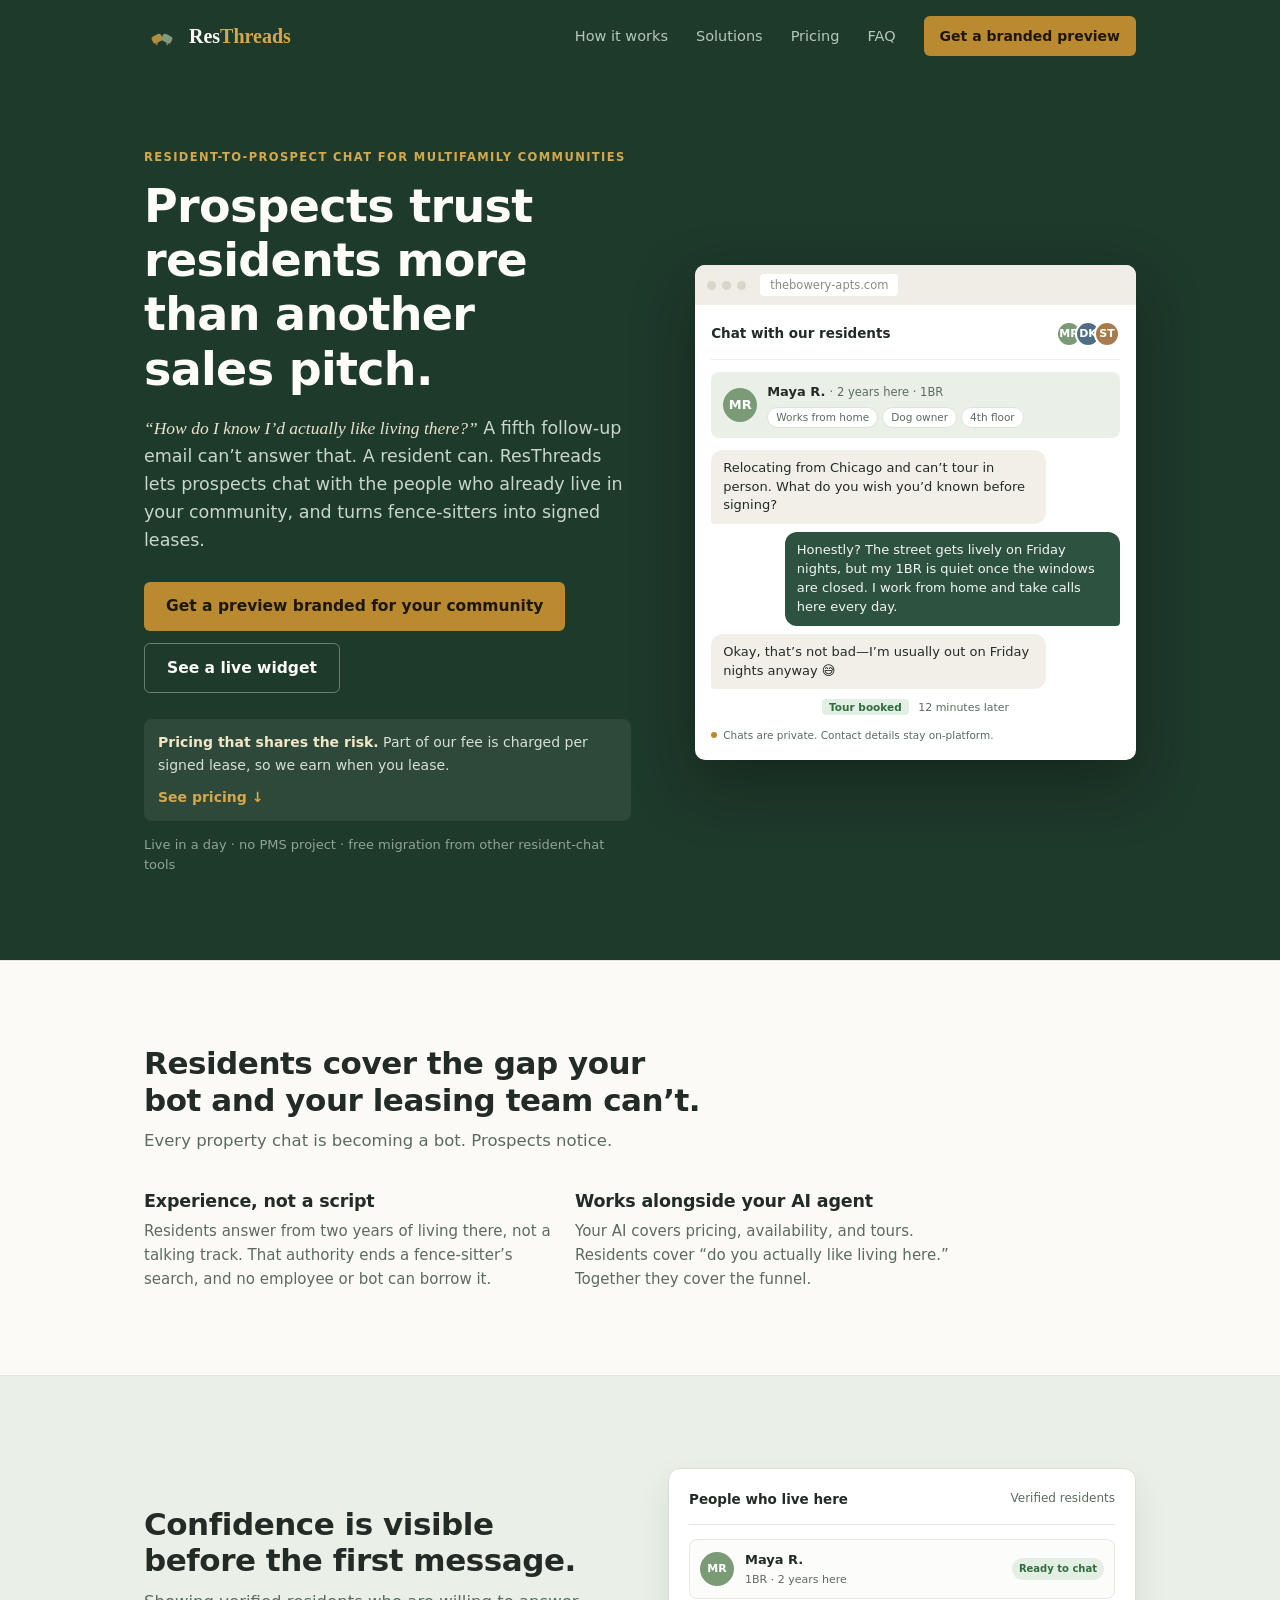
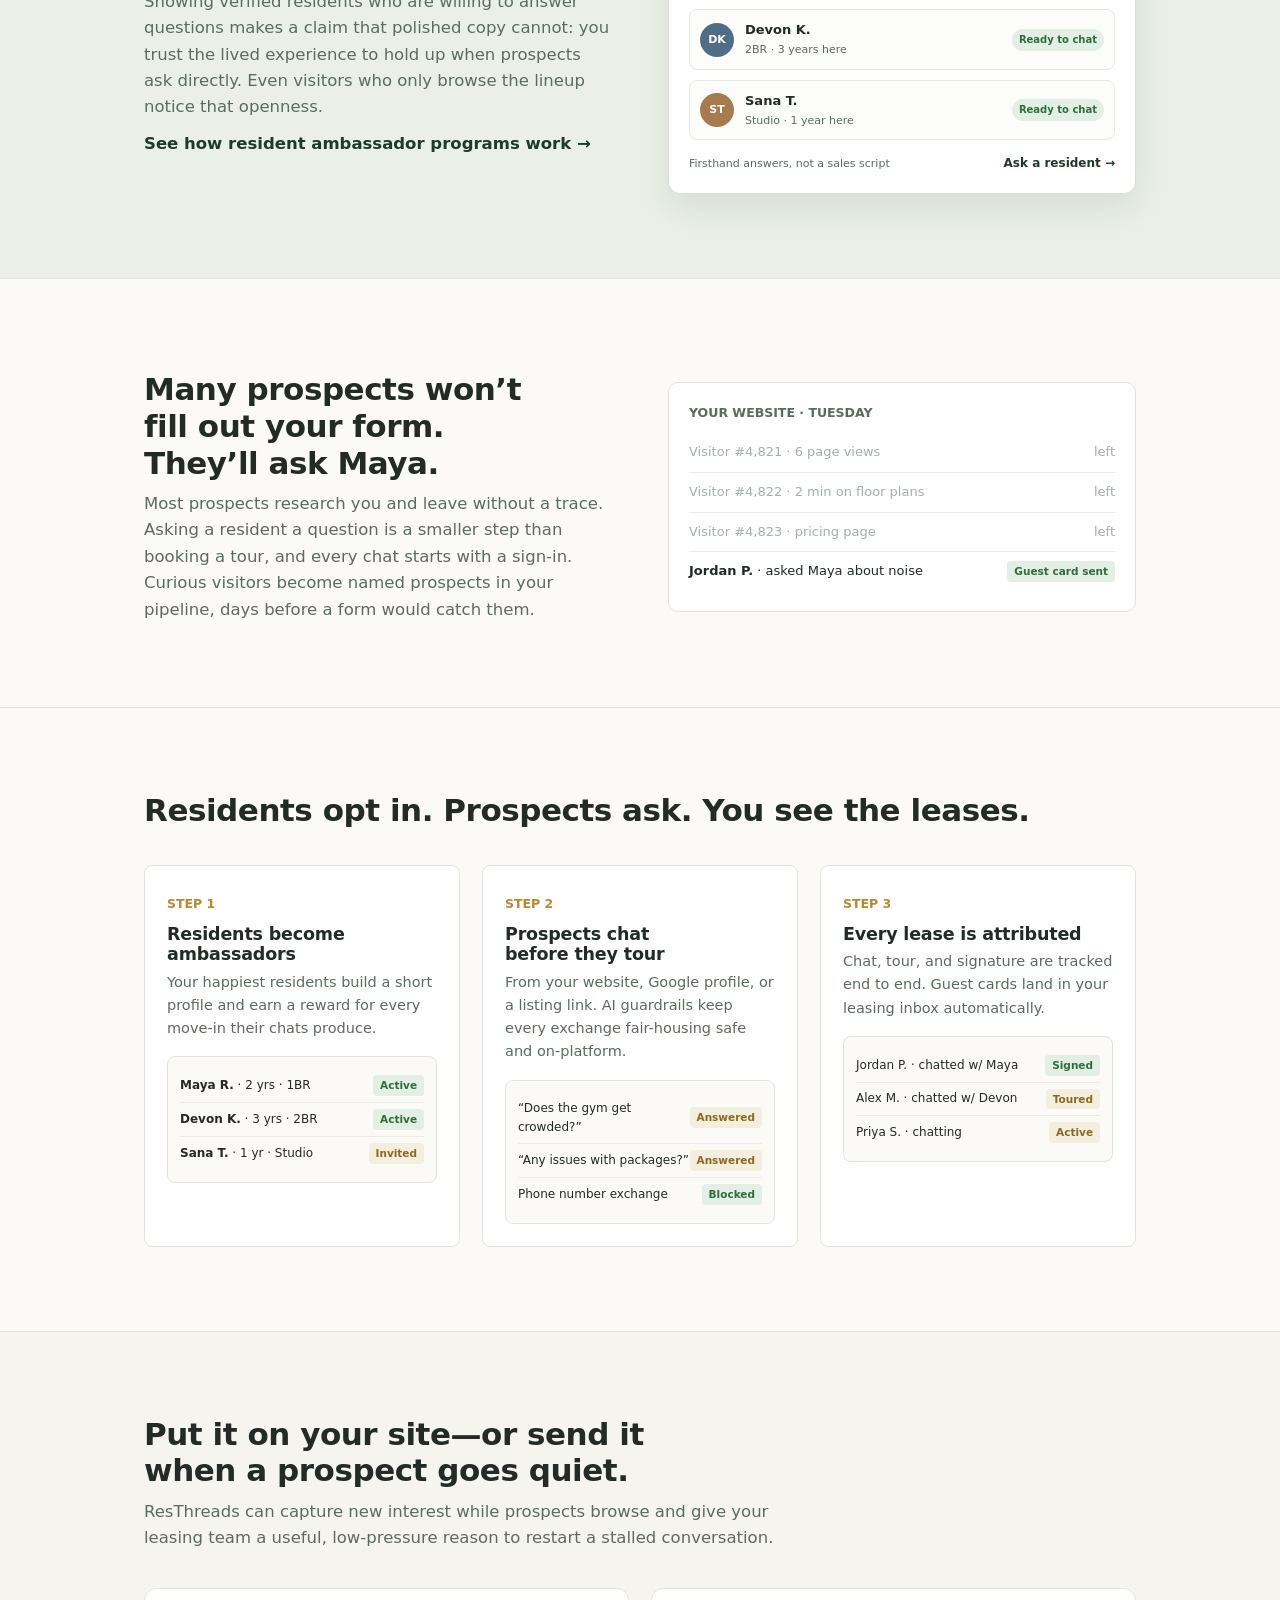
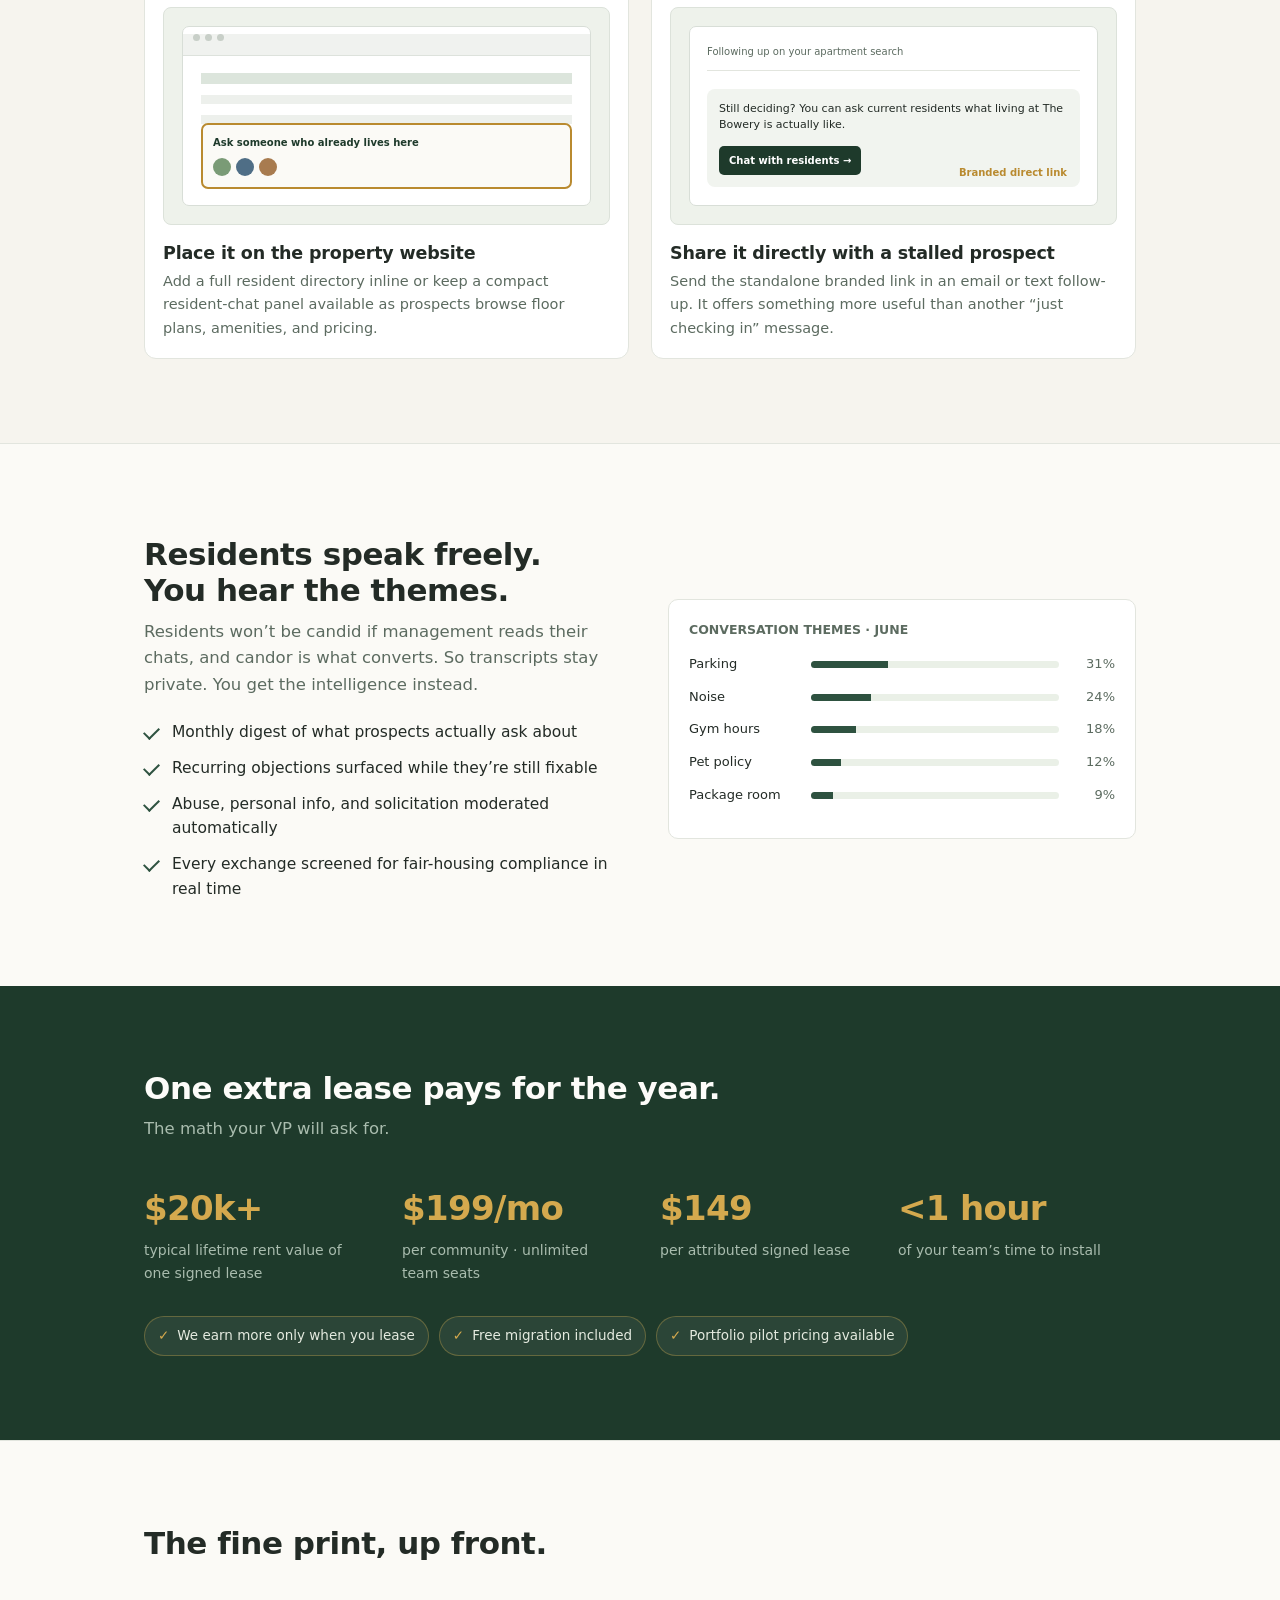
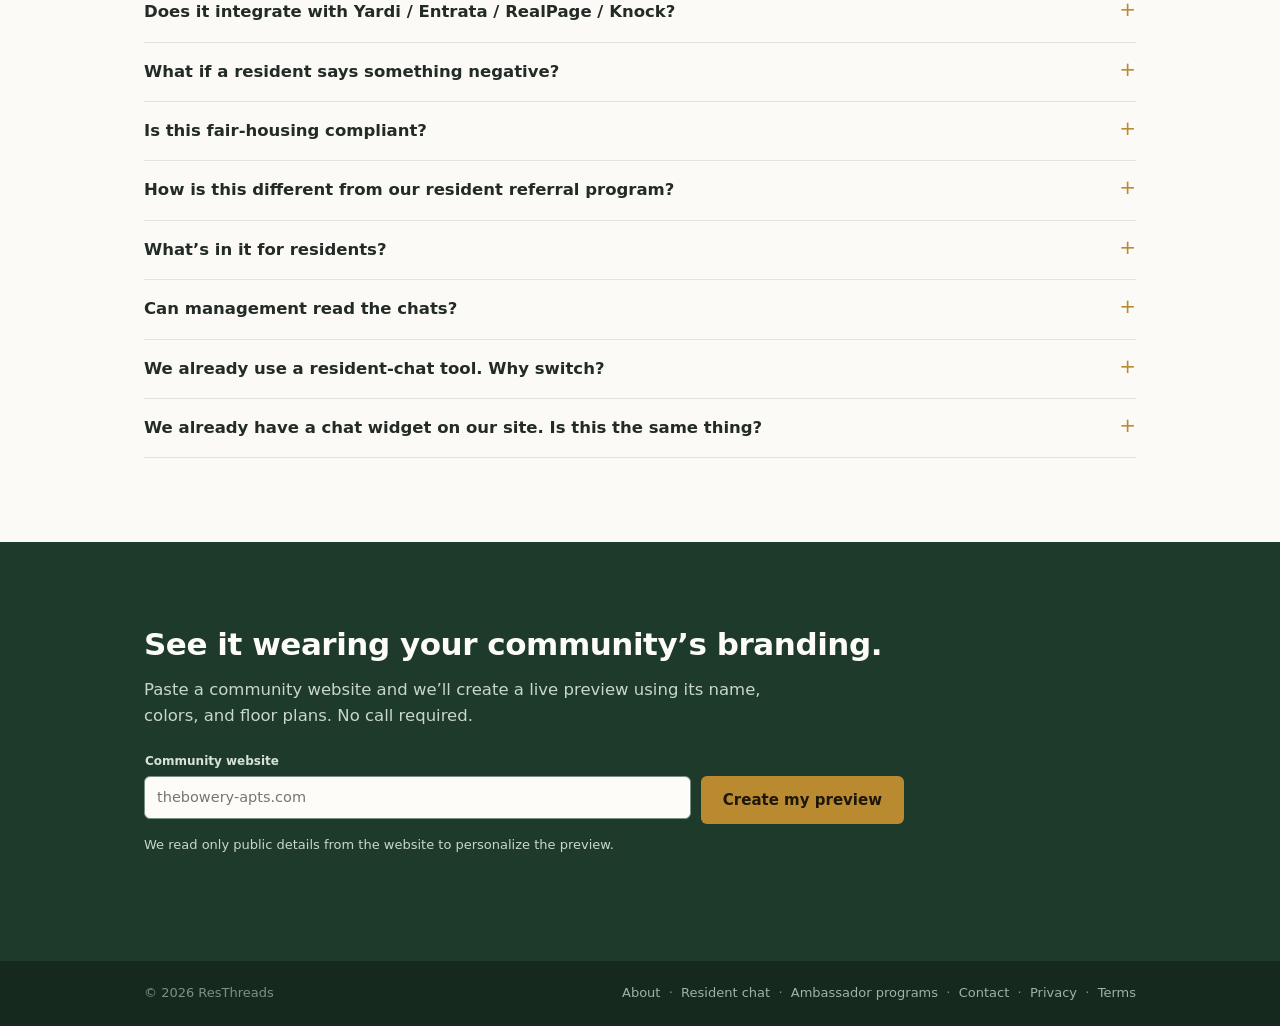
==== commit 9c53e644: "feat: build SEO foundation and content hub" ====
--- a/index.html
+++ b/index.html
@@ -3,9 +3,72 @@
 <head>
 <meta charset="utf-8">
 <meta name="viewport" content="width=device-width, initial-scale=1">
-<title>ResThreads — Prospects chat with real residents. You sign more leases.</title>
-<meta name="description" content="ResThreads lets prospective renters chat with residents who actually live in your community. Every conversation is attributed to the lease it signs.">
+<title>Resident Chat for Multifamily Leasing | ResThreads</title>
+<meta name="description" content="Turn apartment website visitors into signed leases by connecting prospects with verified residents. Branded resident-chat widget, attribution, and transparent pricing.">
+<meta name="robots" content="index, follow">
+<meta name="theme-color" content="#1E3A2B">
+<link rel="canonical" href="https://resthreads.com/">
 <link rel="icon" href="/assets/resthreads-icon-dark.svg" type="image/svg+xml">
+<meta property="og:type" content="website">
+<meta property="og:site_name" content="ResThreads">
+<meta property="og:url" content="https://resthreads.com/">
+<meta property="og:title" content="Resident Chat for Multifamily Leasing | ResThreads">
+<meta property="og:description" content="Connect apartment prospects with verified residents and attribute their conversations to signed leases.">
+<meta property="og:image" content="https://resthreads.com/assets/resthreads-social-card.png">
+<meta property="og:image:width" content="1200">
+<meta property="og:image:height" content="630">
+<meta property="og:image:alt" content="ResThreads — resident-to-prospect chat for multifamily leasing">
+<meta name="twitter:card" content="summary_large_image">
+<meta name="twitter:title" content="Resident Chat for Multifamily Leasing | ResThreads">
+<meta name="twitter:description" content="Connect apartment prospects with verified residents and attribute their conversations to signed leases.">
+<meta name="twitter:image" content="https://resthreads.com/assets/resthreads-social-card.png">
+<script type="application/ld+json">
+{
+  "@context": "https://schema.org",
+  "@graph": [
+    {
+      "@type": "Organization",
+      "@id": "https://resthreads.com/#organization",
+      "name": "ResThreads",
+      "url": "https://resthreads.com/",
+      "logo": "https://resthreads.com/assets/resthreads-icon-dark.svg",
+      "email": "hello@resthreads.com",
+      "description": "Resident-to-prospect chat software for multifamily communities.",
+      "address": {
+        "@type": "PostalAddress",
+        "streetAddress": "11 Ordnance St.",
+        "addressLocality": "Toronto",
+        "addressRegion": "ON",
+        "postalCode": "M6K 0G6",
+        "addressCountry": "CA"
+      }
+    },
+    {
+      "@type": "WebSite",
+      "@id": "https://resthreads.com/#website",
+      "url": "https://resthreads.com/",
+      "name": "ResThreads",
+      "publisher": { "@id": "https://resthreads.com/#organization" }
+    },
+    {
+      "@type": "SoftwareApplication",
+      "@id": "https://resthreads.com/#software",
+      "name": "ResThreads",
+      "url": "https://resthreads.com/",
+      "applicationCategory": "BusinessApplication",
+      "operatingSystem": "Web",
+      "description": "A branded resident-chat widget that lets apartment prospects talk privately with verified residents and attributes conversations to signed leases.",
+      "offers": {
+        "@type": "Offer",
+        "price": "199",
+        "priceCurrency": "USD",
+        "description": "$199 per community per month, plus $149 per attributed signed lease."
+      },
+      "publisher": { "@id": "https://resthreads.com/#organization" }
+    }
+  ]
+}
+</script>
 </head>
 <body>
 <style>
@@ -48,6 +111,7 @@
   /* hero */
   .hero{background:var(--spruce);color:var(--paper);padding:76px 0 84px}
   .hero .wrap{display:grid;grid-template-columns:1.05fr .95fr;gap:64px;align-items:center}
+  .hero .eyebrow{color:var(--brass-bright);font-size:11.5px;font-weight:700;letter-spacing:.12em;text-transform:uppercase;margin-bottom:12px}
   .hero h1{font-size:clamp(32px,4.2vw,46px);color:#FDFCF9}
   .hero .lede{color:#C9D6CC;font-size:17.5px;margin-top:18px;max-width:30em}
   .hero .lede q{font-family:var(--serif);font-style:italic;color:#E9E2CE;quotes:"\201C" "\201D"}
@@ -107,6 +171,43 @@
   .tag.ok{background:#E3EFE4;color:#2F6D3C}
   .tag.mid{background:#F3EEDD;color:#8A6A1E}
 
+  /* confidence signal */
+  .confidence{background:var(--sage)}
+  .signal-card{background:#fff;border:1px solid #D8E0D3;border-radius:12px;padding:20px;box-shadow:0 14px 34px rgba(25,48,34,.09)}
+  .signal-head{display:flex;justify-content:space-between;gap:12px;padding-bottom:13px;border-bottom:1px solid var(--line);font-size:12px;color:var(--muted)}
+  .signal-head strong{color:var(--ink);font-size:13.5px}
+  .signal-list{display:grid;gap:10px;margin-top:14px}
+  .signal-person{display:flex;align-items:center;gap:11px;border:1px solid #E5E9E2;border-radius:8px;padding:10px;background:#FCFCFA}
+  .signal-person .av{width:34px;height:34px;flex:0 0 auto;border:0}
+  .signal-person b{display:block;font-size:13px}
+  .signal-person small{display:block;color:var(--muted);font-size:11px}
+  .signal-ready{margin-left:auto;border-radius:99px;background:#E3EFE4;color:#2F6D3C;font-size:10px;font-weight:700;padding:3px 7px;white-space:nowrap}
+  .signal-foot{display:flex;align-items:center;justify-content:space-between;gap:10px;margin-top:14px;color:var(--muted);font-size:11px}
+  .signal-foot strong{color:var(--spruce);font-size:12px}
+
+  /* onsite and direct-link channels */
+  .channels{background:#F6F4EE}
+  .channel-cards{display:grid;grid-template-columns:repeat(2,minmax(0,1fr));gap:22px;margin-top:36px}
+  .channel-card{background:#fff;border:1px solid var(--line);border-radius:12px;padding:18px}
+  .channel-card h3{margin-top:18px}
+  .channel-card>p{color:var(--muted);font-size:14.5px;margin-top:7px}
+  .channel-art{height:218px;position:relative;overflow:hidden;border:1px solid #DCE2DA;border-radius:8px;background:#EEF2EB}
+  .browser-frame{position:absolute;inset:18px;border:1px solid #D8DED7;border-radius:7px;background:#fff;overflow:hidden}
+  .browser-top{height:22px;border-bottom:1px solid #DDE2DC;background:#F0F2EF}
+  .browser-top::before{content:"";display:block;width:7px;height:7px;margin:7px 0 0 10px;border-radius:50%;background:#C8CFC8;box-shadow:12px 0 #C8CFC8,24px 0 #C8CFC8}
+  .page-lines{position:absolute;top:46px;left:18px;right:18px;height:70px;background:linear-gradient(#DCE5DC 0 11px,transparent 11px 22px,#EDF0EC 22px 31px,transparent 31px 42px,#EDF0EC 42px 51px,transparent 51px)}
+  .embed-strip{position:absolute;left:18px;right:18px;bottom:16px;height:66px;border:2px solid var(--brass);border-radius:7px;background:#FBFAF6;padding:10px}
+  .embed-strip b{display:block;color:var(--spruce);font-size:10px}
+  .tiny-people{display:flex;gap:5px;margin-top:7px}
+  .tiny-people i{display:block;width:18px;height:18px;border-radius:50%;background:#7A9B76}
+  .tiny-people i:nth-child(2){background:#4F6E86}
+  .tiny-people i:nth-child(3){background:#A87B4F}
+  .message-frame{position:absolute;inset:18px;border:1px solid #D8DED7;border-radius:7px;background:#fff;padding:17px}
+  .message-frame .subject{font-size:10px;color:var(--muted);padding-bottom:10px;border-bottom:1px solid var(--line)}
+  .message-copy{margin-top:18px;padding:12px;border-radius:8px;background:#F1F4EF;color:var(--ink);font-size:11px;line-height:1.5}
+  .message-link{display:inline-block;margin-top:12px;border-radius:5px;background:var(--spruce);color:#fff;font-size:10px;font-weight:700;padding:7px 10px}
+  .send-mark{position:absolute;right:30px;bottom:24px;color:var(--brass);font-size:10px;font-weight:700}
+
   /* privacy */
   .twoup{display:grid;grid-template-columns:1fr 1fr;gap:56px;align-items:center;margin-top:8px}
   ul.checks{list-style:none;margin-top:22px;display:flex;flex-direction:column;gap:11px}
@@ -157,7 +258,7 @@
 
   @media (max-width:860px){
     .hero .wrap,.twoup{grid-template-columns:1fr}
-    .cols,.cols.two,.steps{grid-template-columns:1fr}
+    .cols,.cols.two,.steps,.channel-cards{grid-template-columns:1fr}
     section{padding:60px 0}
     .figures{gap:32px}
     .nav a.nlink{display:none}
@@ -167,6 +268,7 @@
   @media (max-width:560px){
     .preview-form{grid-template-columns:1fr}
     .preview-form .btn{margin-top:2px;justify-self:start}
+    .send-mark{display:none}
   }
 </style>
 
@@ -177,6 +279,7 @@
       <b>Res<span>Threads</span></b>
     </a>
     <a class="nlink" href="#how">How it works</a>
+    <a class="nlink" href="/apartment-resident-chat-widget/">Solutions</a>
     <a class="nlink" href="#pricing">Pricing</a>
     <a class="nlink" href="#faq">FAQ</a>
     <a class="btn btn-primary" href="#preview">Get a branded preview</a>
@@ -186,6 +289,7 @@
 <div class="hero">
   <div class="wrap">
     <div>
+      <p class="eyebrow">Resident-to-prospect chat for multifamily communities</p>
       <h1>Prospects trust residents more than another sales pitch.</h1>
       <p class="lede"><q>How do I know I&rsquo;d actually like living there?</q> A fifth follow-up email can&rsquo;t answer that. A resident can. ResThreads lets prospects chat with the people who already live in your community, and turns fence-sitters into signed leases.</p>
       <div class="ctas">
@@ -246,6 +350,25 @@
   </div>
 </section>
 
+<section class="confidence">
+  <div class="wrap twoup">
+    <div>
+      <h2>Confidence is visible before the first message.</h2>
+      <p class="sub">Showing verified residents who are willing to answer questions makes a claim that polished copy cannot: you trust the lived experience to hold up when prospects ask directly. Even visitors who only browse the lineup notice that openness.</p>
+      <p class="sub"><a href="/resident-ambassador-program/" style="color:var(--spruce);font-weight:700;text-decoration:none">See how resident ambassador programs work &rarr;</a></p>
+    </div>
+    <div class="signal-card" aria-label="Example public lineup of verified residents">
+      <div class="signal-head"><strong>People who live here</strong><span>Verified residents</span></div>
+      <div class="signal-list">
+        <div class="signal-person"><span class="av" style="background:#7A9B76">MR</span><span><b>Maya R.</b><small>1BR &middot; 2 years here</small></span><span class="signal-ready">Ready to chat</span></div>
+        <div class="signal-person"><span class="av" style="background:#4F6E86">DK</span><span><b>Devon K.</b><small>2BR &middot; 3 years here</small></span><span class="signal-ready">Ready to chat</span></div>
+        <div class="signal-person"><span class="av" style="background:#A87B4F">ST</span><span><b>Sana T.</b><small>Studio &middot; 1 year here</small></span><span class="signal-ready">Ready to chat</span></div>
+      </div>
+      <div class="signal-foot"><span>Firsthand answers, not a sales script</span><strong>Ask a resident &rarr;</strong></div>
+    </div>
+  </div>
+</section>
+
 <section>
   <div class="wrap twoup">
     <div>
@@ -296,6 +419,29 @@
           <div class="row"><span>Priya S. &middot; chatting</span><span class="tag mid">Active</span></div>
         </div>
       </div>
+    </div>
+  </div>
+</section>
+
+<section class="channels">
+  <div class="wrap">
+    <h2>Put it on your site—or send it when a prospect goes quiet.</h2>
+    <p class="sub">ResThreads can capture new interest while prospects browse and give your leasing team a useful, low-pressure reason to restart a stalled conversation.</p>
+    <div class="channel-cards">
+      <article class="channel-card">
+        <div class="channel-art" aria-hidden="true">
+          <div class="browser-frame"><div class="browser-top"></div><div class="page-lines"></div><div class="embed-strip"><b>Ask someone who already lives here</b><span class="tiny-people"><i></i><i></i><i></i></span></div></div>
+        </div>
+        <h3>Place it on the property website</h3>
+        <p>Add a full resident directory inline or keep a compact resident-chat panel available as prospects browse floor plans, amenities, and pricing.</p>
+      </article>
+      <article class="channel-card">
+        <div class="channel-art" aria-hidden="true">
+          <div class="message-frame"><div class="subject">Following up on your apartment search</div><div class="message-copy">Still deciding? You can ask current residents what living at The Bowery is actually like.<br><span class="message-link">Chat with residents &rarr;</span></div><span class="send-mark">Branded direct link</span></div>
+        </div>
+        <h3>Share it directly with a stalled prospect</h3>
+        <p>Send the standalone branded link in an email or text follow-up. It offers something more useful than another “just checking in” message.</p>
+      </article>
     </div>
   </div>
 </section>
@@ -399,7 +545,7 @@
 <footer>
   <div class="wrap">
     <span>&copy; 2026 ResThreads</span>
-    <span><a href="mailto:hello@resthreads.com">hello@resthreads.com</a> &nbsp;&middot;&nbsp; <a href="/privacy">Privacy</a> &nbsp;&middot;&nbsp; <a href="/terms">Terms</a></span>
+    <span><a href="/about/">About</a> &nbsp;&middot;&nbsp; <a href="/apartment-resident-chat-widget/">Resident chat</a> &nbsp;&middot;&nbsp; <a href="/resident-ambassador-program/">Ambassador programs</a> &nbsp;&middot;&nbsp; <a href="mailto:hello@resthreads.com">Contact</a> &nbsp;&middot;&nbsp; <a href="/privacy/">Privacy</a> &nbsp;&middot;&nbsp; <a href="/terms/">Terms</a></span>
   </div>
 </footer>
 <script>
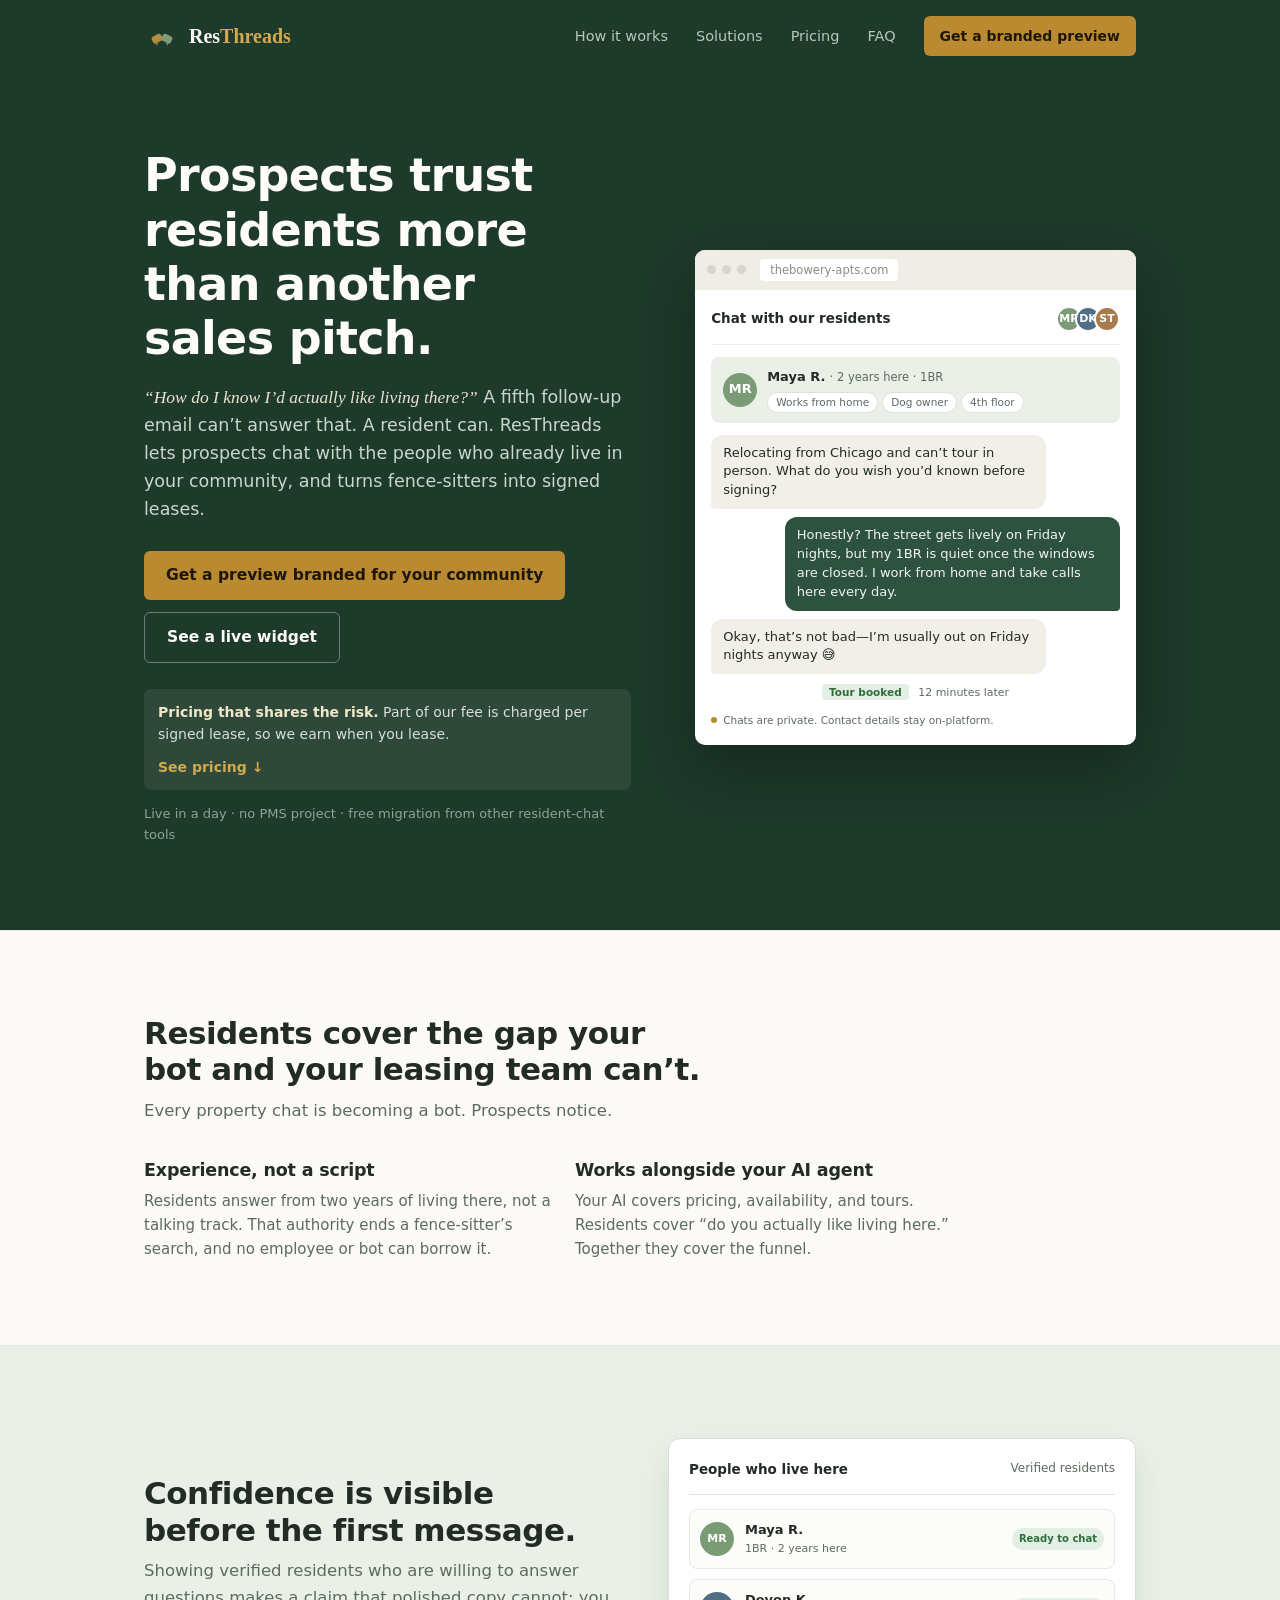
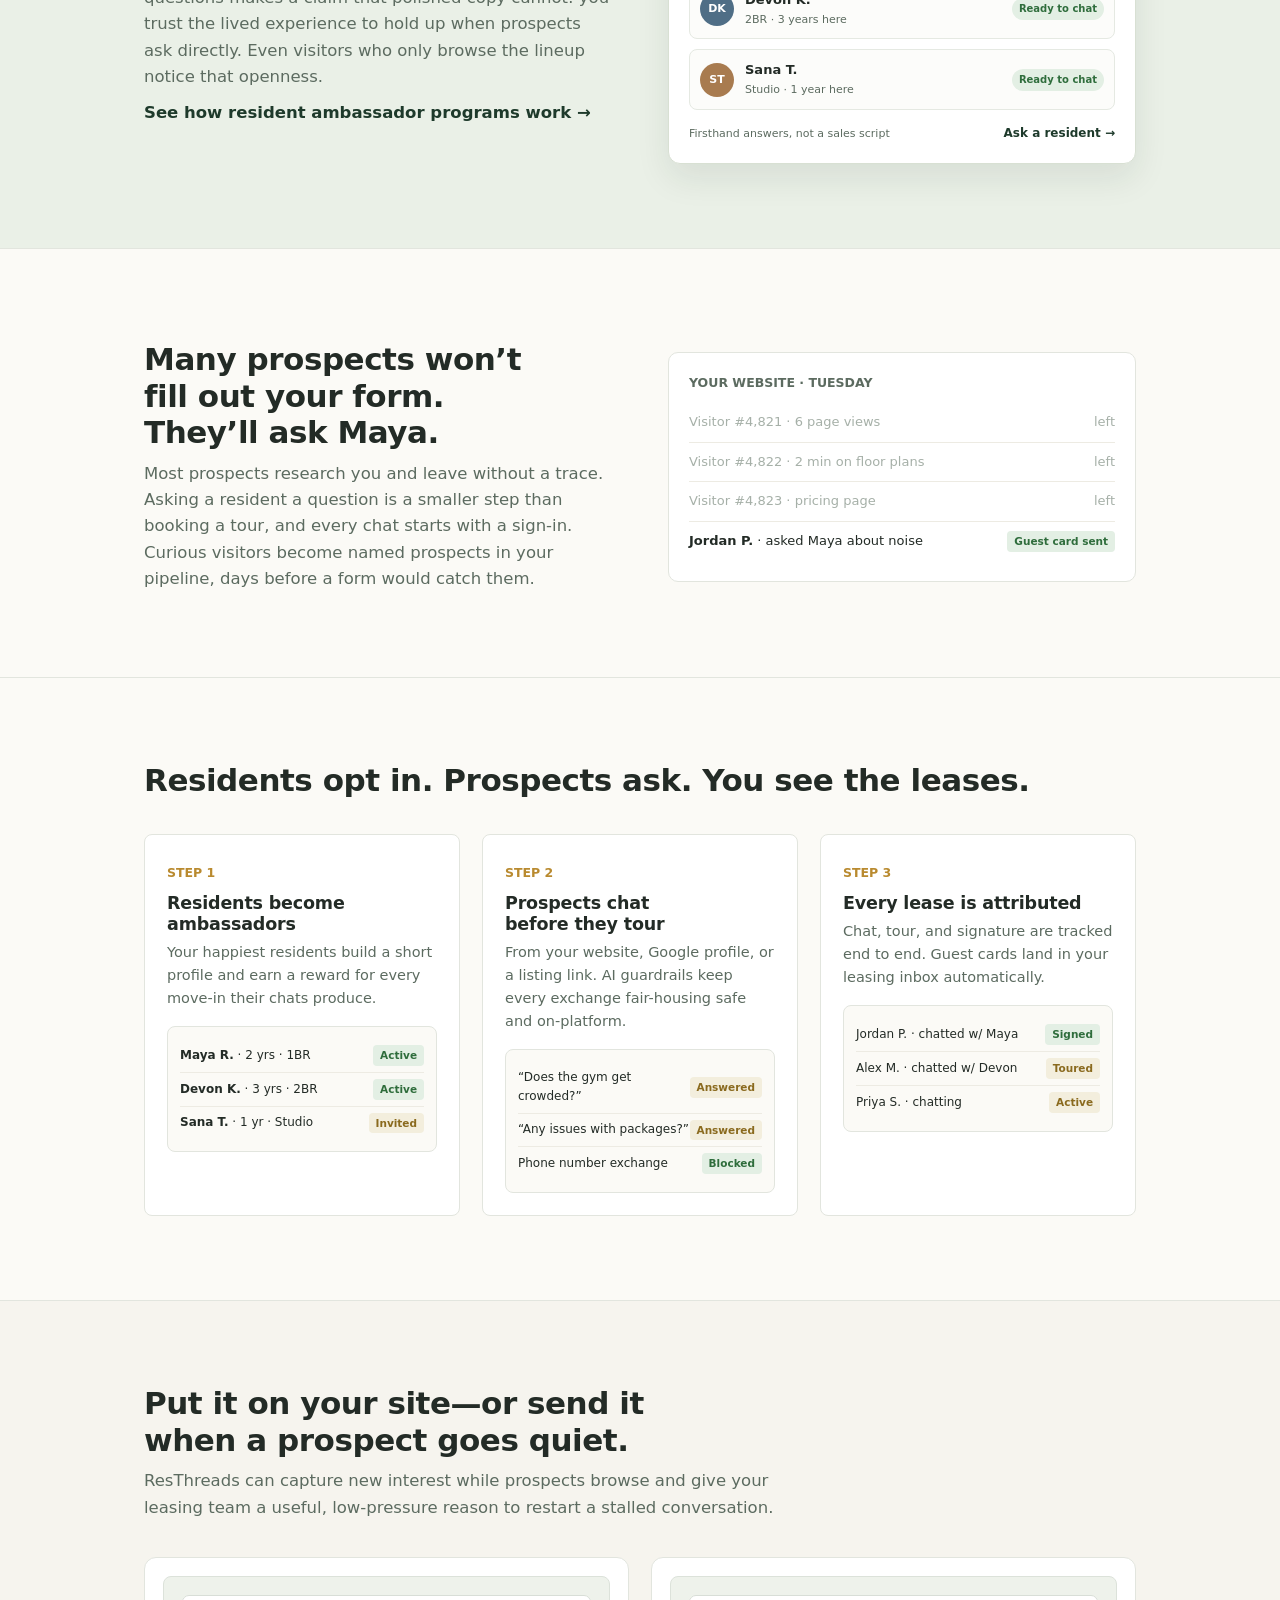
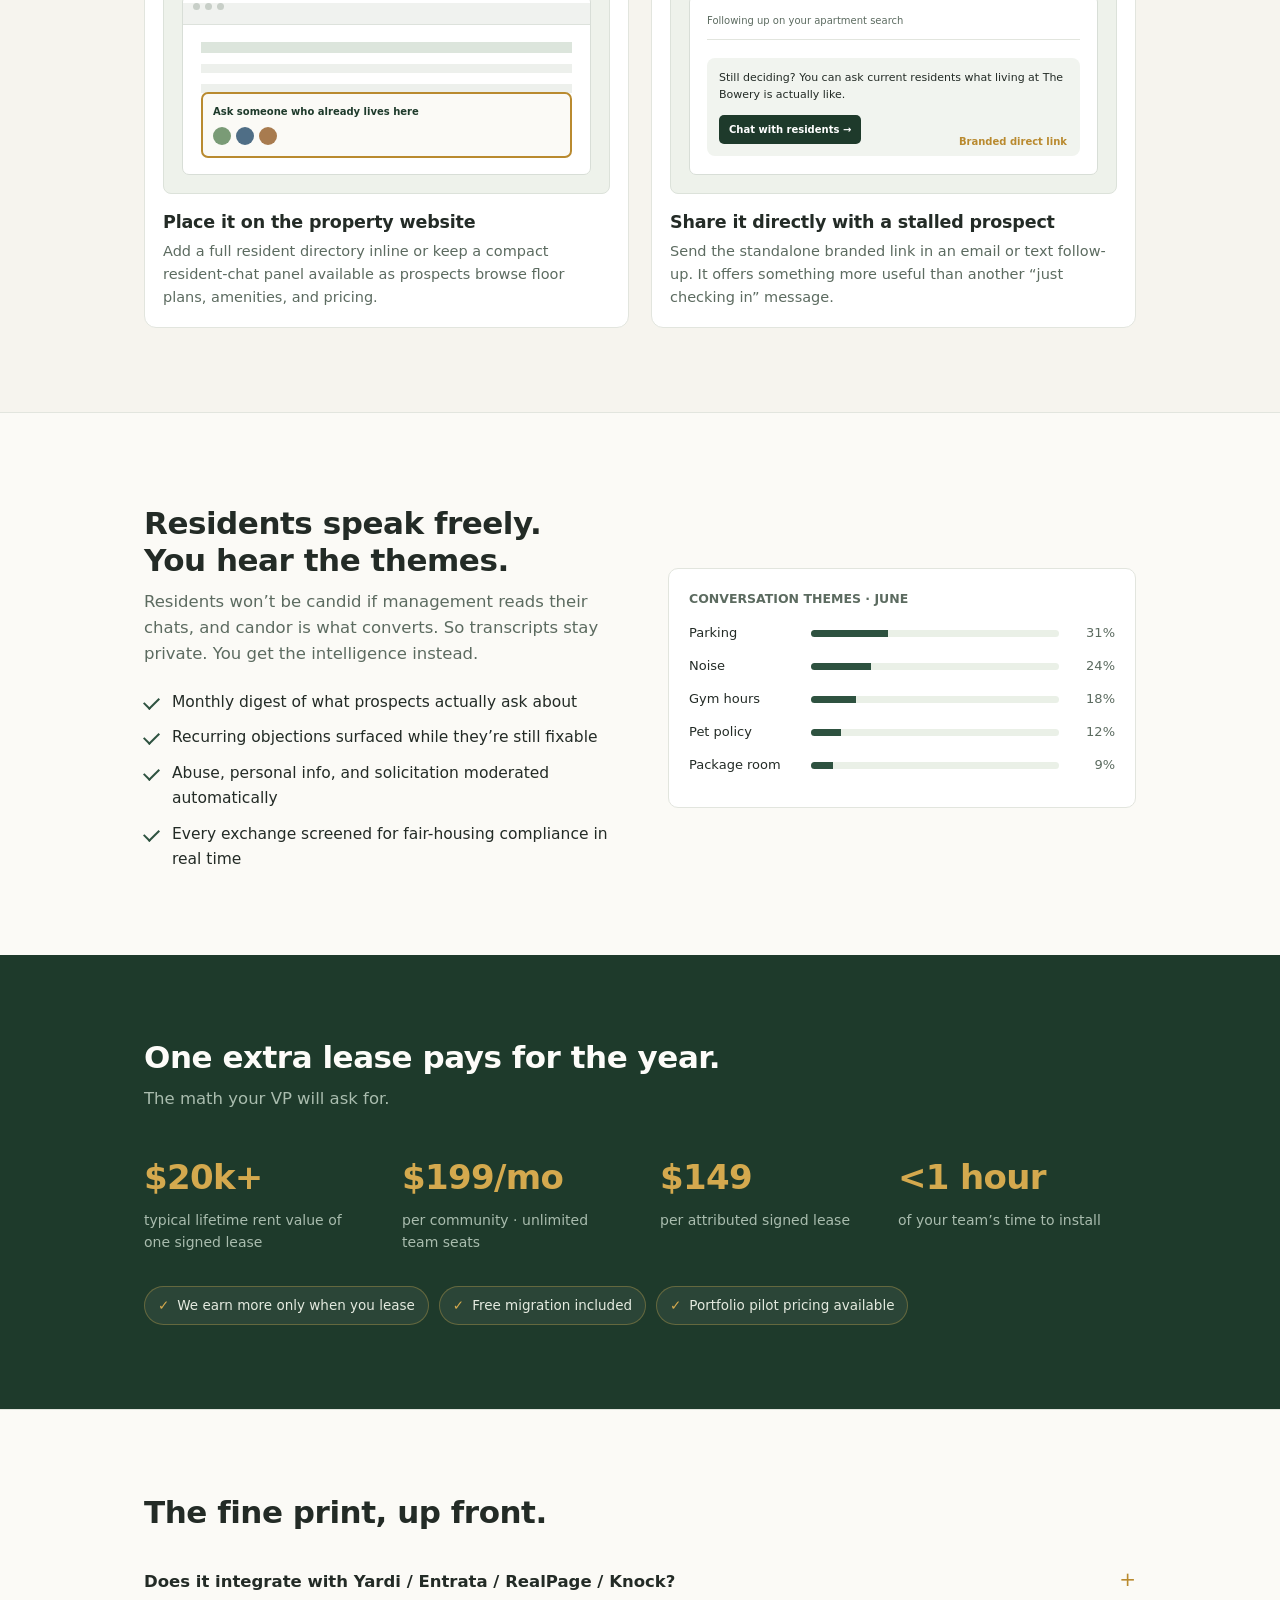
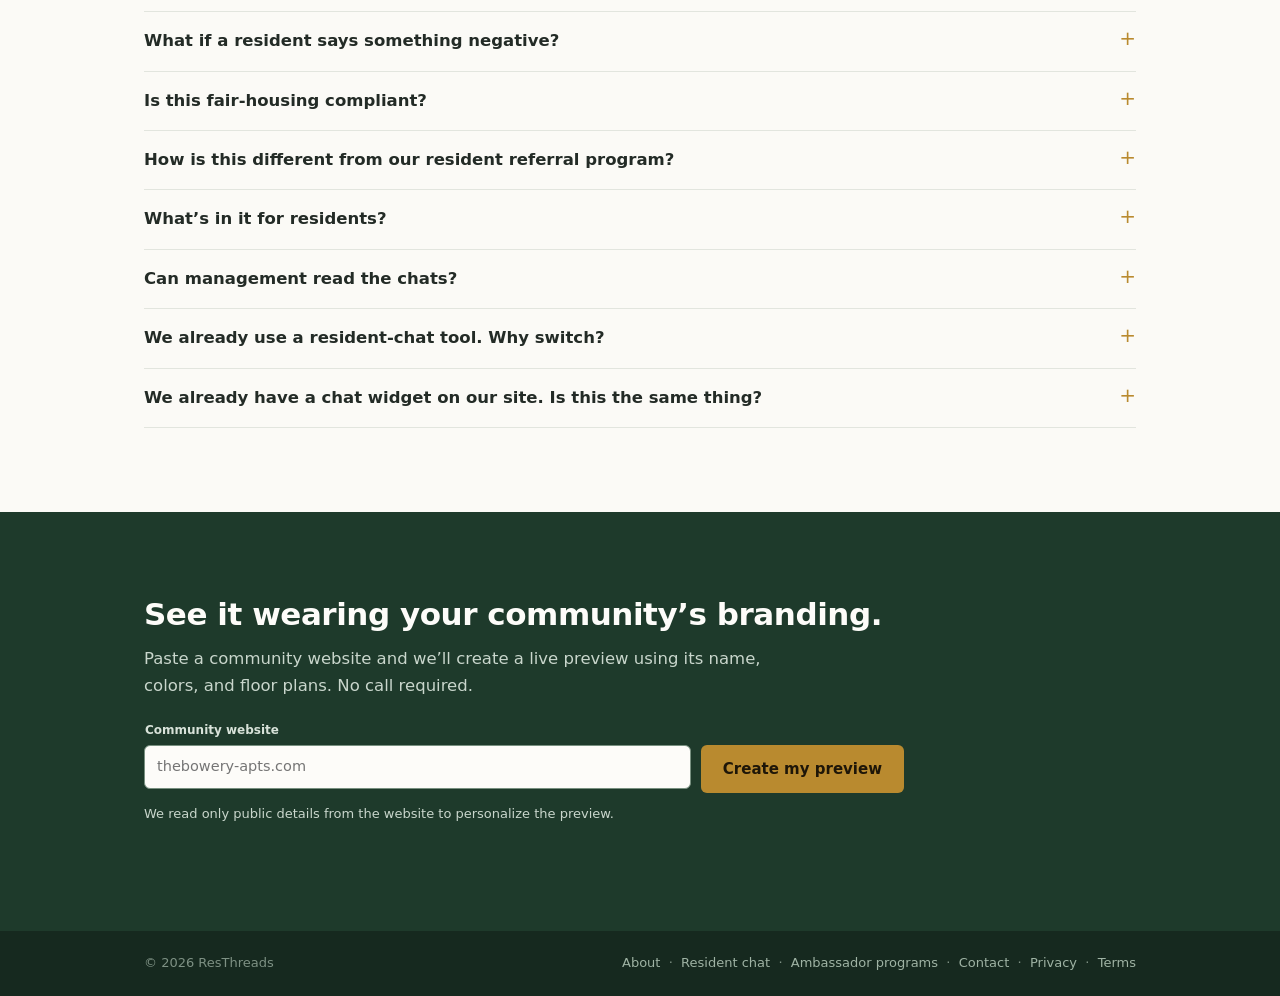
==== commit f280dc4c: "style: simplify homepage hero" ====
--- a/index.html
+++ b/index.html
@@ -111,7 +111,6 @@
   /* hero */
   .hero{background:var(--spruce);color:var(--paper);padding:76px 0 84px}
   .hero .wrap{display:grid;grid-template-columns:1.05fr .95fr;gap:64px;align-items:center}
-  .hero .eyebrow{color:var(--brass-bright);font-size:11.5px;font-weight:700;letter-spacing:.12em;text-transform:uppercase;margin-bottom:12px}
   .hero h1{font-size:clamp(32px,4.2vw,46px);color:#FDFCF9}
   .hero .lede{color:#C9D6CC;font-size:17.5px;margin-top:18px;max-width:30em}
   .hero .lede q{font-family:var(--serif);font-style:italic;color:#E9E2CE;quotes:"\201C" "\201D"}
@@ -289,7 +288,6 @@
 <div class="hero">
   <div class="wrap">
     <div>
-      <p class="eyebrow">Resident-to-prospect chat for multifamily communities</p>
       <h1>Prospects trust residents more than another sales pitch.</h1>
       <p class="lede"><q>How do I know I&rsquo;d actually like living there?</q> A fifth follow-up email can&rsquo;t answer that. A resident can. ResThreads lets prospects chat with the people who already live in your community, and turns fence-sitters into signed leases.</p>
       <div class="ctas">
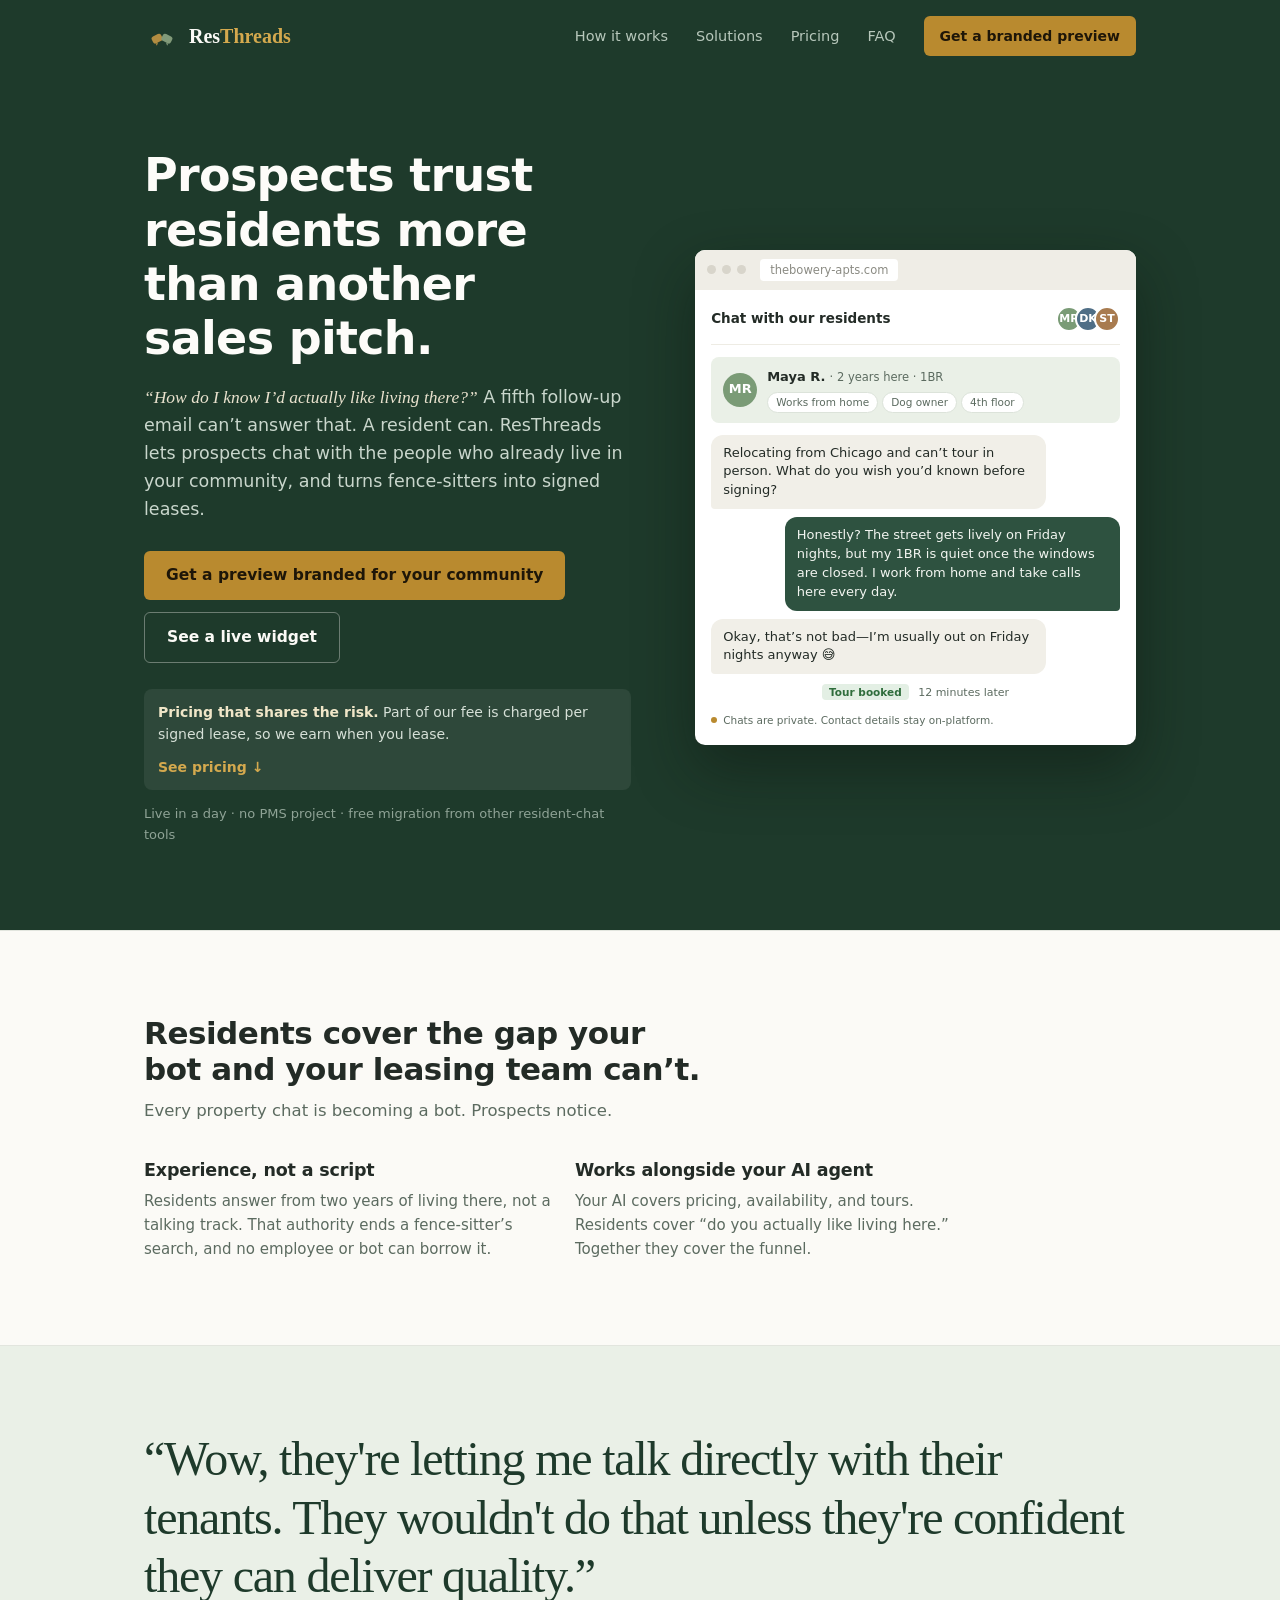
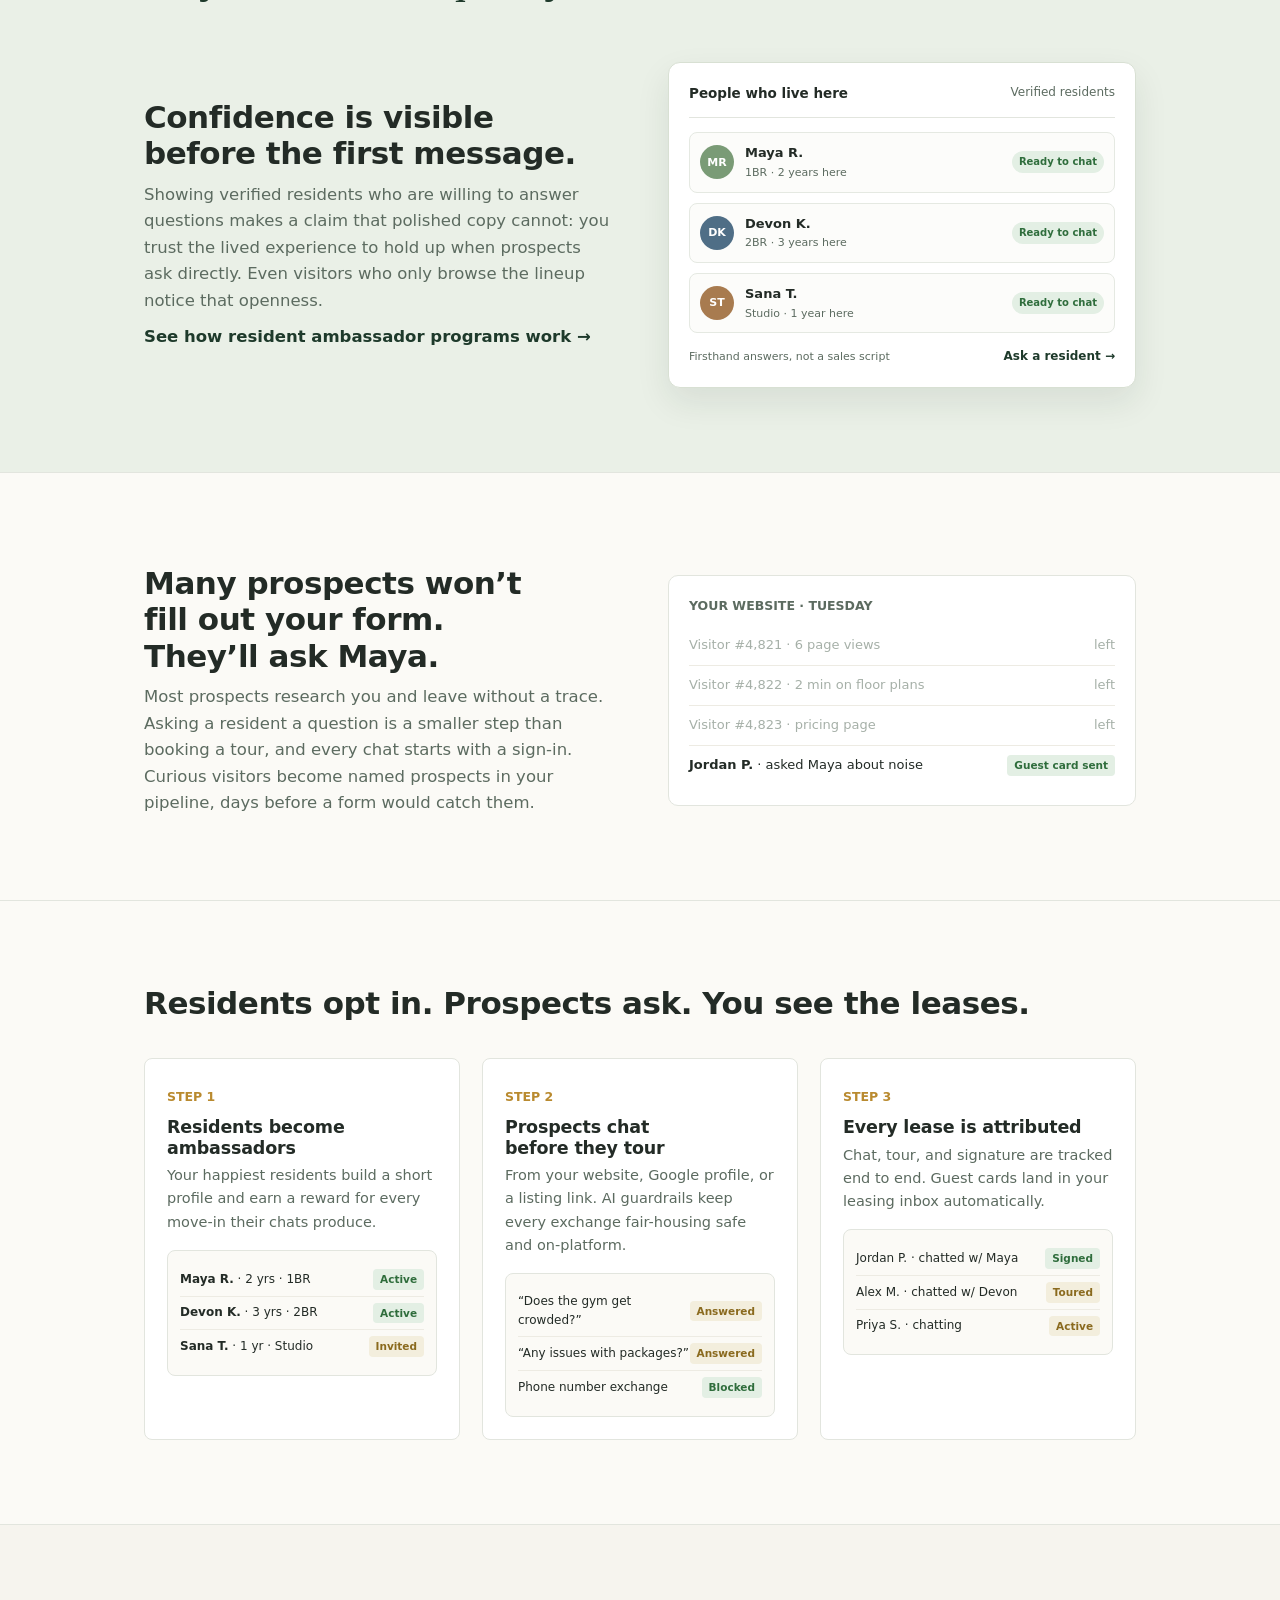
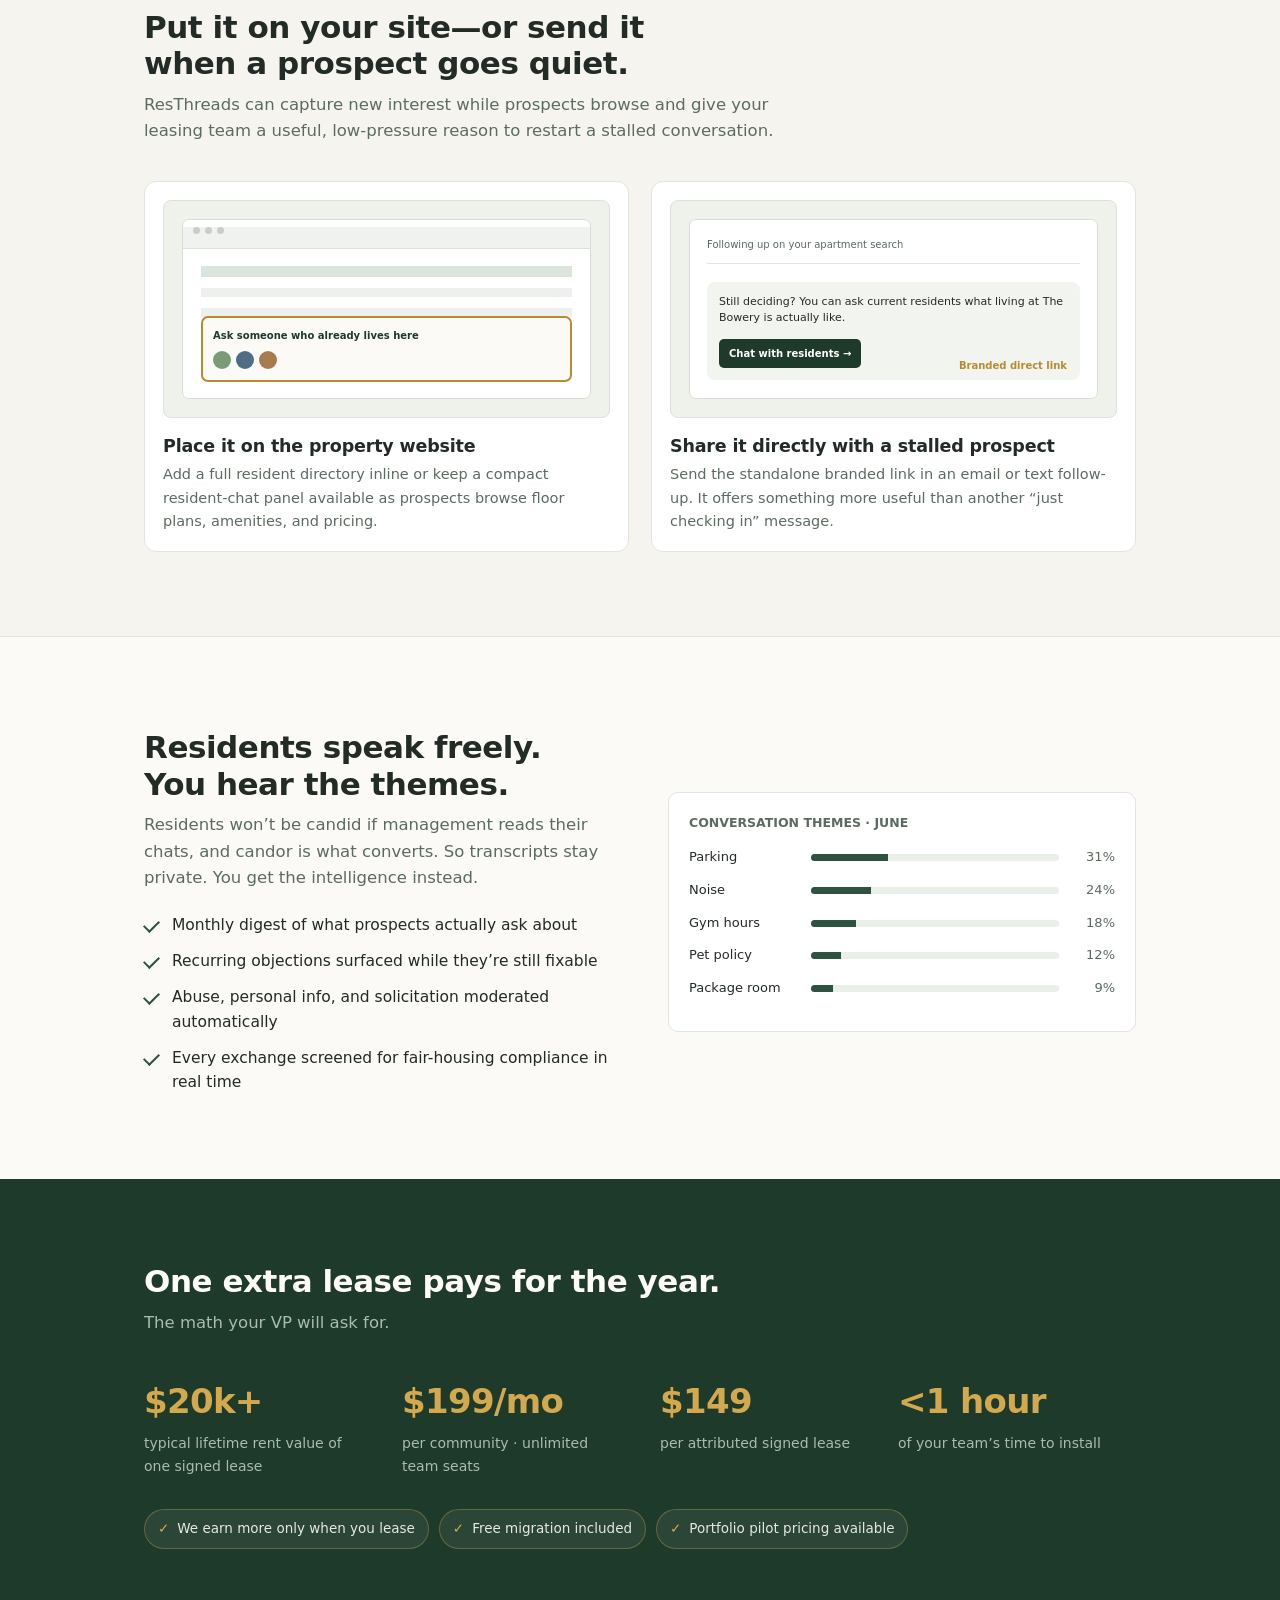
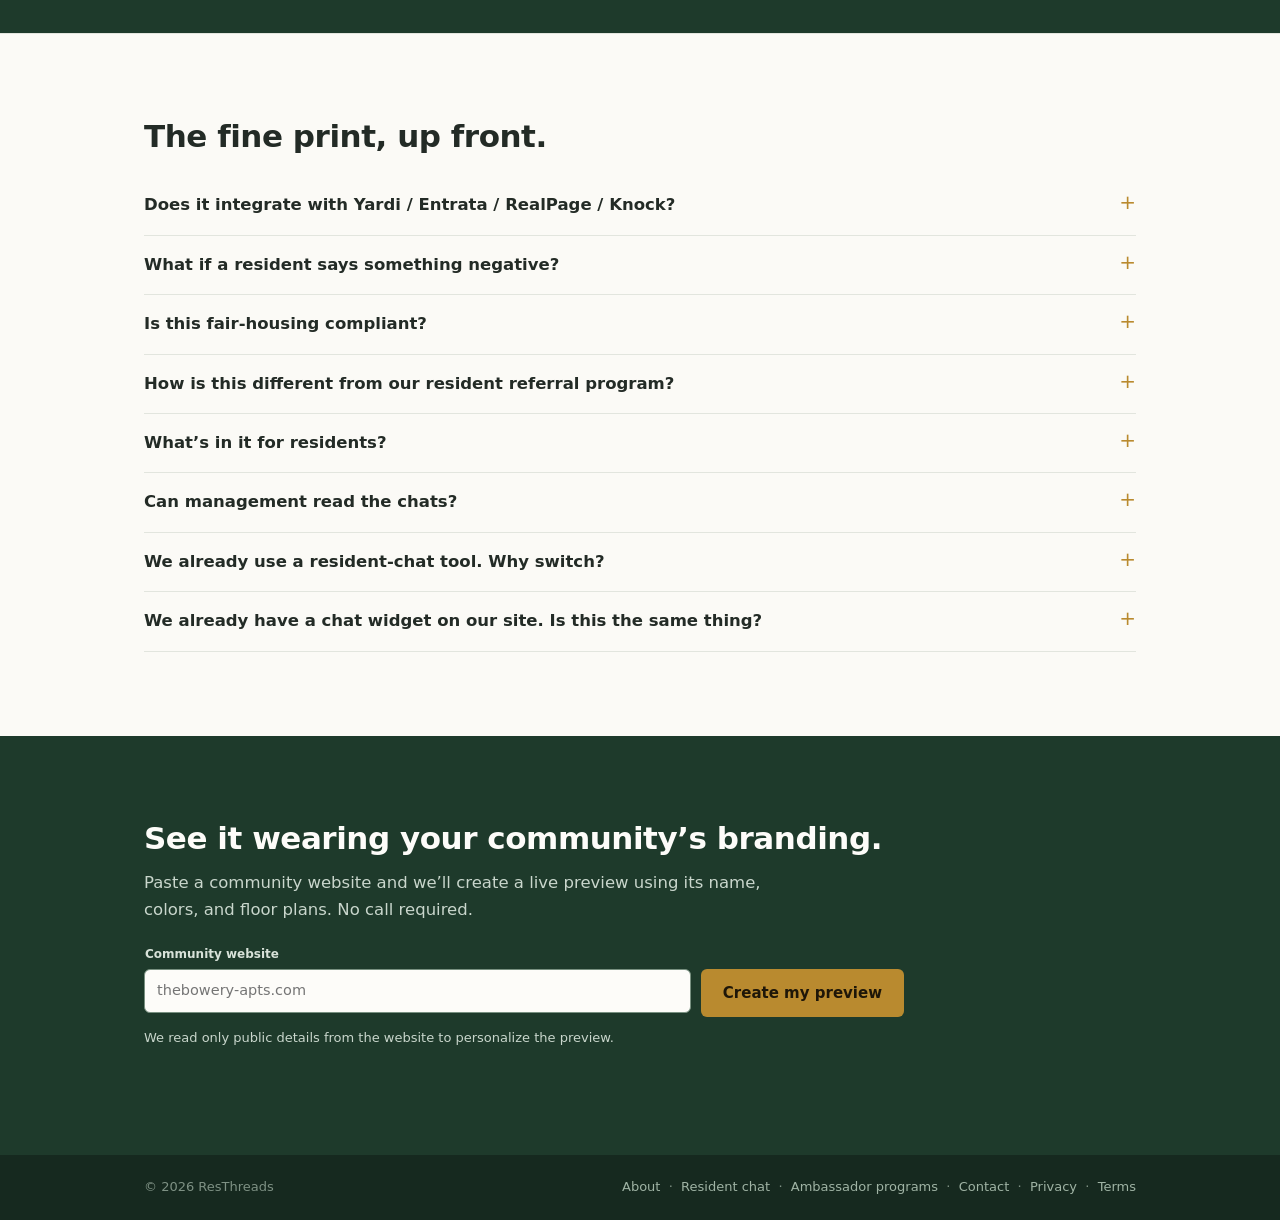
==== commit e64a66f4: "Add prominent resident confidence quote" ====
--- a/index.html
+++ b/index.html
@@ -172,6 +172,7 @@
 
   /* confidence signal */
   .confidence{background:var(--sage)}
+  .confidence-quote{margin:0 0 56px;max-width:1000px;font-family:Georgia,serif;font-size:clamp(28px,4vw,48px);font-weight:400;line-height:1.22;letter-spacing:-.025em;color:var(--spruce)}
   .signal-card{background:#fff;border:1px solid #D8E0D3;border-radius:12px;padding:20px;box-shadow:0 14px 34px rgba(25,48,34,.09)}
   .signal-head{display:flex;justify-content:space-between;gap:12px;padding-bottom:13px;border-bottom:1px solid var(--line);font-size:12px;color:var(--muted)}
   .signal-head strong{color:var(--ink);font-size:13.5px}
@@ -349,6 +350,9 @@
 </section>
 
 <section class="confidence">
+  <div class="wrap">
+    <blockquote class="confidence-quote">“Wow, they're letting me talk directly with their tenants. They wouldn't do that unless they're confident they can deliver quality.”</blockquote>
+  </div>
   <div class="wrap twoup">
     <div>
       <h2>Confidence is visible before the first message.</h2>
